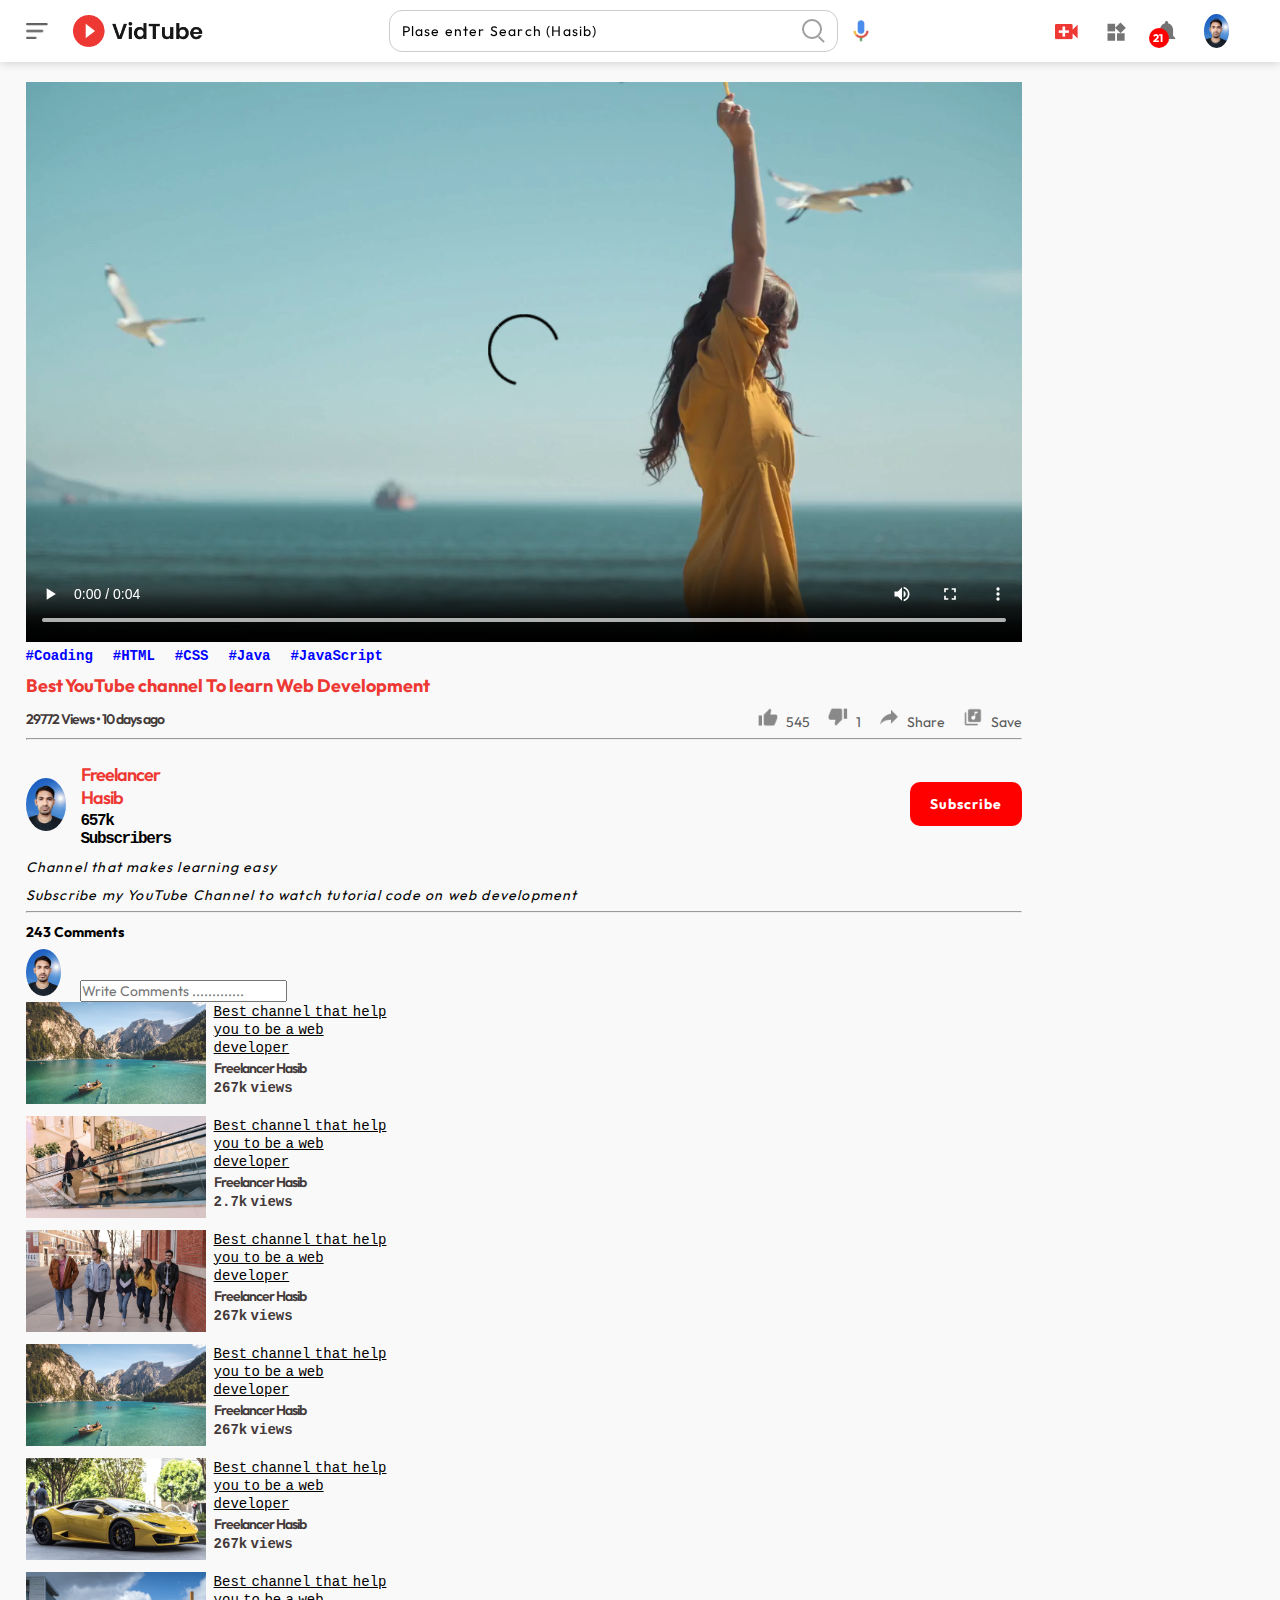
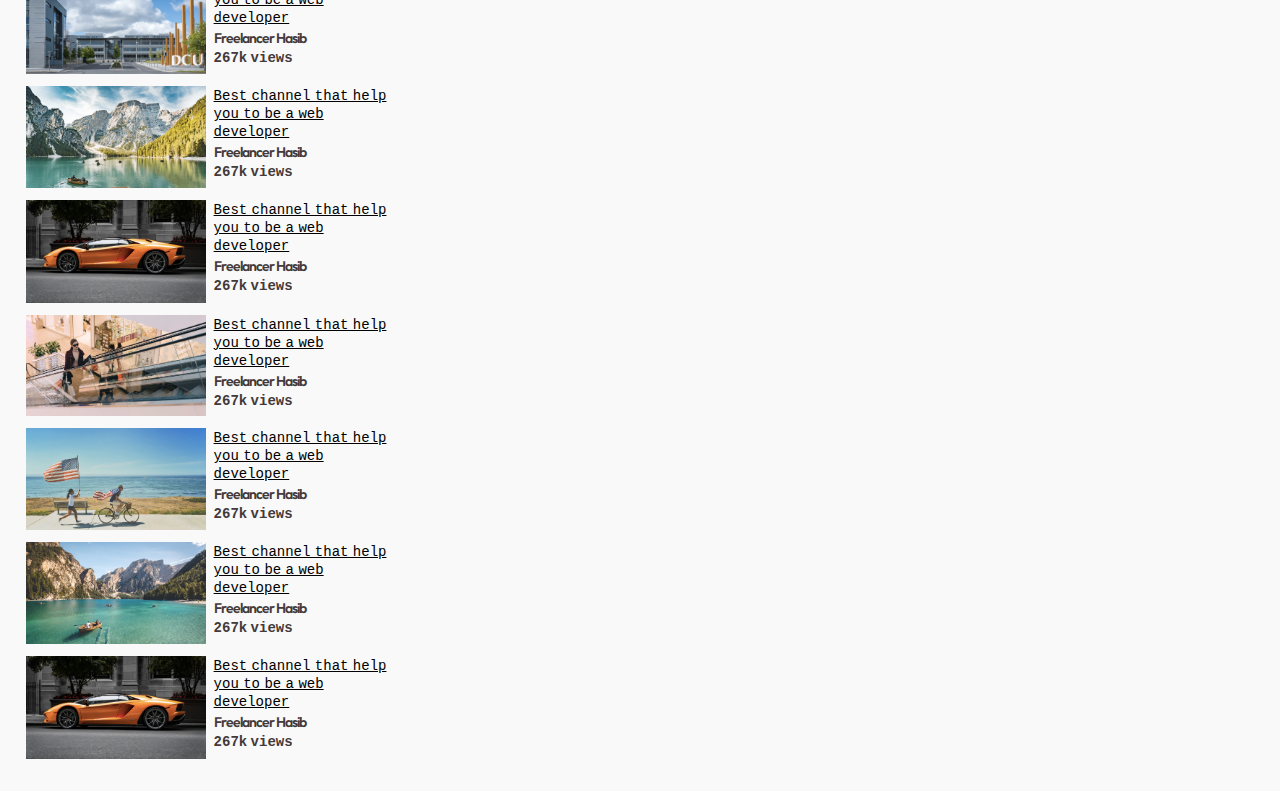
==== playVideo.html @ 6e915853 "this is my last project" ====
<!DOCTYPE html>
<html lang="en">
<head>
    <meta charset="UTF-8">
    <meta name="viewport" content="width=device-width, initial-scale=1.0">
    <title>Freelancerhasib vedios</title>
    <link rel="stylesheet" href="style.css">
</head>
<body>
    <nav class="flex-div">
        <div class="nav-left flex-div">
            <img src="PICTURES/menu.png" class="menu-icon">
            <img  src="PICTURES/logo.png" class="logo">
        </div>
        <div class="nav-middle flex-div">
         <div class="search-box flex-div">
           <input type="text" placeholder="Plase enter Search (Hasib)">
           <img src="PICTURES/search.png">
         </div>
         <img src="PICTURES/voice-search.png" class="mic-icon">
        </div>
        <div class="nav-right flex-div" style="position: relative;">
            <img class="im" src="PICTURES/upload.png">
            <img class="im" src="PICTURES/more.png">
            <img class="im" class="noti" src="PICTURES/notification.png">
            <p class="noti"><span>21</span></p>
            <img class="img" src="PICTURES/IMG_20240714_150642-removebg-preview.png">
        </div>
    </nav>
    


    <div class="container play-container">
        <div class="row">
            <div class="play-video">
                <video autoplay controls>
                    <source src="PICTURES/video.mp4" type="video/mp4">
                </video>
                <div class="tags">
                    <a href="">#Coading</a><a href="">#HTML</a><a href="">#CSS</a><a href="">#Java</a><a href="">#JavaScript</a>
                </div>
                <h3>Best YouTube channel To learn Web Development</h3>
                <div class="play-video-info">
                    <p class="p">29772 Views &bull; 10 days ago</p>
                    <div>
                        <a href=""><img src="PICTURES/like.png" alt="">545</a>
                        <a href=""><img src="PICTURES/dislike.png" alt="">1</a>
                        <a href=""><img src="PICTURES/share.png" alt="">Share</a>
                        <a href=""><img src="PICTURES/save.png" alt="">Save</a>
                    </div>
                    
                </div>
                <hr>

                <div class="plublisher">
                   <img class="Img" src="PICTURES/IMG_20240714_150642-removebg-preview.png" alt=""> 
                   <div>
                    <p class="p">Freelancer Hasib</p>
                    <article>657k Subscribers</article>
                    
                </div>
                <div>
                    <button type="button">Subscribe</button>
                </div>
                

                </div>
                <div class="vid-description">
                    <p>Channel that makes learning easy</p>
                    <p>Subscribe my YouTube Channel to watch tutorial code on web development</p>

                    <hr>
                    <h4 style="margin-bottom: 8px;">243 Comments</h4>
                    <div class="add-comment">
                        <img class="Img" src="PICTURES/IMG_20240714_150642-removebg-preview.png" alt="">
                        <input type="text" placeholder="Write Comments .............">
                    </div>
                </div>
                
              
            </div>



            <div class="right-sidebar">

                <div class="side-video-list">
                    <a href="" class="small-thumbnail"><img src="PICTURES/thumbnail1.png"></a>
                    <div class="vid-info">
                        <a href="">Best channel that help you to be a web developer</a>
                        <p class="p">Freelancer Hasib</p>
                        <p class="p1">267k views</p>
                    </div>
                </div>
                <div class="side-video-list">
                    <a href="" class="small-thumbnail"><img src="PICTURES/thumbnail3.png"></a>
                    <div class="vid-info">
                        <a href="">Best channel that help you to be a web developer</a>
                        <p class="p">Freelancer Hasib</p>
                        <p class="p1">2.7k views</p>
                    </div>
                </div>
                <div class="side-video-list">
                    <a href="" class="small-thumbnail"><img src="PICTURES/thumbnail5.png"></a>
                    <div class="vid-info">
                        <a href="">Best channel that help you to be a web developer</a>
                        <p class="p">Freelancer Hasib</p>
                        <p class="p1">267k views</p>
                    </div>
                </div>
                <div class="side-video-list">
                    <a href="" class="small-thumbnail"><img src="PICTURES/thumbnail1.png"></a>
                    <div class="vid-info">
                        <a href="">Best channel that help you to be a web developer</a>
                        <p class="p">Freelancer Hasib</p>
                        <p class="p1">267k views</p>
                    </div>
                </div>
                <div class="side-video-list">
                    <a href="" class="small-thumbnail"><img src="PICTURES/thumbnail8.png"></a>
                    <div class="vid-info">
                        <a href="">Best channel that help you to be a web developer</a>
                        <p class="p">Freelancer Hasib</p>
                        <p class="p1">267k views</p>
                    </div>
                </div>
                <div class="side-video-list">
                    <a href="" class="small-thumbnail"><img src="PICTURES/thumbnail7.png"></a>
                    <div class="vid-info">
                        <a href="">Best channel that help you to be a web developer</a>
                        <p class="p">Freelancer Hasib</p>
                        <p class="p1">267k views</p>
                    </div>
                </div>
                <div class="side-video-list">
                    <a href="" class="small-thumbnail"><img src="PICTURES/thumbnail4.png"></a>
                    <div class="vid-info">
                        <a href="">Best channel that help you to be a web developer</a>
                        <p class="p">Freelancer Hasib</p>
                        <p class="p1">267k views</p>
                    </div>
                </div>
                <div class="side-video-list">
                    <a href="" class="small-thumbnail"><img src="PICTURES/thumbnail6.png"></a>
                    <div class="vid-info">
                        <a href="">Best channel that help you to be a web developer</a>
                        <p class="p">Freelancer Hasib</p>
                        <p class="p1">267k views</p>
                    </div>
                </div>
                <div class="side-video-list">
                    <a href="" class="small-thumbnail"><img src="PICTURES/thumbnail3.png"></a>
                    <div class="vid-info">
                        <a href="">Best channel that help you to be a web developer</a>
                        <p class="p">Freelancer Hasib</p>
                        <p class="p1">267k views</p>
                    </div>
                </div>
                <div class="side-video-list">
                    <a href="" class="small-thumbnail"><img src="PICTURES/thumbnail2.png"></a>
                    <div class="vid-info">
                        <a href="">Best channel that help you to be a web developer</a>
                        <p class="p">Freelancer Hasib</p>
                        <p class="p1">267k views</p>
                    </div>
                </div>
                <div class="side-video-list">
                    <a href="" class="small-thumbnail"><img src="PICTURES/thumbnail1.png"></a>
                    <div class="vid-info">
                        <a href="">Best channel that help you to be a web developer</a>
                        <p class="p">Freelancer Hasib</p>
                        <p class="p1">267k views</p>
                    </div>
                </div>
                <div class="side-video-list">
                    <a href="" class="small-thumbnail"><img src="PICTURES/thumbnail6.png"></a>
                    <div class="vid-info">
                        <a href="">Best channel that help you to be a web developer</a>
                        <p class="p">Freelancer Hasib</p>
                        <p class="p1">267k views</p>
                    </div>
                </div>








                 </div>
      
           






        </div>
    </div>
    
</body>
</html>
---- style.css ----
@import url('https://fonts.googleapis.com/css2?family=Outfit:wght@100..900&display=swap');


*{
    padding: 0;
    margin: 0;
    box-sizing: border-box;
    font-family: "Outfit", sans-serif;
    
    font-size: 14px;
    

}
a{
    text-decoration: none;
    color: #5a5a5a;
}
img{
    cursor: pointer;
}
.flex-div{
    display: flex;
    align-items: center;
}

nav{
    padding: 10px 2%;
    justify-content: space-between;
    box-shadow: 0 0 10px rgba(0, 0, 0, 0.2);
    background: #fff;
    position: sticky;
    top: 0;
    z-index: 10;
}
.nav-right img{
    width: 25px;
    margin-right:25px ;
}

.img{
   
    border-radius: 50%;
}

.nav-left .menu-icon{
    width: 22px;
    margin-right: 25px;
}

.nav-left .logo{
    width: 130px;
}

.nav-middle .mic-icon{
    width: 16px;
}

.nav-middle .search-box{
    border: 1px solid #ccc;
    margin-right: 15px;
    padding: 8px 12px;
    border-radius: 13px;

}
.nav-middle .search-box input{
    width: 400px;
    outline: none;
    border: none;
    background: transparent;
    color: #ED3833;
    
}

.nav-middle .search-box input::placeholder{
    color: black;
    letter-spacing: 1.2px;
}

.sidebar{
    background: #fff;
    width: 15%;
    height: 100vh;
    position: fixed;
    top: 0;
    padding-left: 2%;
    padding-top: 80px;
}

.shortcut-links a img{
    width: 20px;
    margin-right: 20px;
}
.shortcut-links a{
    display: flex;
    align-items: center;
    margin-bottom: 20px;
    width: fit-content;
    flex-wrap: wrap;
}
.shortcut-links a p{
    font-weight: 600;
}
.shortcut-links a:first-child{
    color: #ED3833;
    font-weight: 600 !important;
}
.shortcut-links a:last-child{
    color: #ED3833;
    font-weight: 600 !important;
    
}

.sidebar hr{
    border: 0;
    height: 2px;
    background-color: #ED3833;
    width: 85%;
}
.subscribe-list h3{
    font-size: 17px;
    margin: 20px 0px;
    color: #ED3833;
    font-weight: 700;
    font-style: italic;
    letter-spacing: 5px;
    font-family: monospace;
}

.subscribe-list a{
    display: flex;
    align-items: center;
    margin-bottom: 20px;
    width: fit-content;
    flex-wrap: wrap;
    margin-top: -10px;
}
.subscribe-list a img{
    width: 35px;
    border-radius: 50%;
    margin-right: 20px;
}

.subscribe-list a p{
    font-weight: 600;
    color: #ED3833;

}
.small-sidebar{
    width: 5%;

}
.small-sidebar a p{
    display: none;
}
.small-sidebar h3{
    display: none;
}

.hrr{
    display: none;
}



.container{
    background: #f9f9f9;
    
    padding-left: 17%;
    padding-right: 2%;
    padding-top: 20px;
    padding-bottom: 20px;
    /* margin-left: 20px; */
}

.large-container{
    padding-left: 7%;
}

.la
.banner img{
    width: 100%;
    border-radius: 8px;
}

.list-container{
    display: grid;
    grid-template-columns: repeat(auto-fit, minmax(250px, 1fr));
    grid-column-gap: 16px;
    grid-row-gap: 30px;
    margin-top: 15px;
}
.vid-list .thumnail1{
    width: 100%;
    border-radius: 15px;
}
.vid-list .flex-div{
    align-items: flex-start;
    margin-top: 7px;

}

.Img{
    width: 35px;
    border-radius: 50%;
    margin-right: 16px;
}
img.thumnail1{
    width: 100%;
    border-radius: 5px;
}

img.thumbnail1 {
    width: 100%;
    border-radius: 5px;
}

.vid-info a{
  font-weight: normal;
  color: black;
  text-decoration: underline;
  margin-top: 15px;
  font-family: monospace;
  word-spacing: -4px;
}
.vid-info p:first-child{
    font-weight: bolder;
    color: red;
}
.p{
    font-weight: 600;
    color: rgb(68, 58, 58);
    letter-spacing: -1px;
    margin-top: 3px;
    margin-bottom: 3px;
}
.p1{
    font-weight: 900;
    color: rgb(68, 58, 58);
    font-family: monospace;
    word-spacing: -5px;
}
span {
    /* margin-left: 10px; */
    position: absolute;
    left: 97px;
    font-size: 11px;
    text-align: center;
    transform: translate(14%, 0%);
    color: white;
    font-weight: bold;
}
/* 
jodi kokhono git ba github kaj na kore tahole 
youtube jodi kokhono kaj na kore 
stack overfollow er moto boro boro website jodi kaj na kore tahole

*/



/* 
Mobile Responsive web page or laptop and desktop

*/


@media (max-width: 600px){
    .menu-icon{
        display: none;
    }
    .sidebar{
        display: none;
    }
    .container, .large-container{
        padding-left: 5%;
        padding-right: 5%;
    }
    
    /* .nav-right .user-icon{
        display: block;
        width: 30px;
    } */
    .nav-middle .search-box input{
        width: 100px;
    }
    .nav-middle .mic-icon{
        display: none;
    }
    .logo{
        width: 90px;
        padding-left: 9px;
    }
    .vid-list a img{
        width: 100%;
        text-align: center;
        margin: 0 auto;
        margin-left: -2px;
        border: 1px solid rgb(105, 98, 98);
    }
    .banner img{
        width: 100%;
        margin-left: -2px;
    }
    .img{
        display: block;
        width: 40px !important;
        height: 40px !important;
        border-radius: 50% !important;
    }
    .im{
        display: none;
    }
    .play-video video{
        width: 400px !important;
        border-radius: 10px;
        border: 1px solid #835d5c;
    }
}

.noti::before{
    content: "";
    position: absolute;
    top: 10px;
    left: 10px;
    background-color: red;
    width: 0px;
    height: 0px;
    padding: 10px;
    border-radius: 50%;
    left: 10px;
    margin-left: 85px;
    margin-top: 4px;
}

.play-container{
    padding-left: 2%;
}
.row{
    display: flex;
    justify-content: space-between;
    flex-wrap: wrap;
}
.play-video{
    flex-basis: 69%;
}
.play-video video{
    width: 100%;
    margin: 0 auto;
    text-align: center;
}
.right-sidebar{
flex-basis: 30%;
}

.side-video-list img{
    width: 100%;
}
.side-video-list{
    display: flex;
    justify-content: space-between;
    margin-bottom: 8px;
}
.side-video-list .small-thumbnail{
    flex-basis: 49%;
}
.side-video-list .vid-info{
    flex-basis: 49%;
}
.play-video .tags a{
    color: blue;
    font-weight: bold;
    font-family: monospace;
    margin-right: 20px;
}

.play-video .tags a:hover{
    text-decoration: underline;
}

.play-video h3{
    margin-top: 10px;
    font-weight: bolder;
    color: #ED3833;
    font-size: 18px;
}

.play-video .play-video-info{
    display: flex;
    justify-content: space-between;
    align-items: center;
    flex-wrap: wrap;
    margin-top: 10px;
    font-size: 14px;
    color: #ED3833;
}

.play-video .play-video-info a img{
    width: 20px;
    margin-right: 8px;
}

.play-video .play-video-info a{
    display: inline-block;
    align-items: center;
    justify-content: center;
    margin-left: 15px;
}
.play-video hr{
    margin-top: 7px;
    height: 2px;
    background-color: black;
    margin-bottom: 10px;

}
.plublisher{
    display: flex;
    align-items: center;

    margin-top: 20px;
}
.plublisher div{
    flex-basis: 1;
}

.plublisher img{
    width: 40px;
    border-radius: 50%;
    margin-right: 15px;
}
.plublisher div p{
    color: #ED3833;
    font-weight: 600;
    font-size: 18px;
}
.plublisher article{
    color: black;
    font-weight: 600;
    font-size: 16px;
    font-family: monospace;
    letter-spacing: -1.4px;
}
.plublisher button{
    margin-right: 0px;
}

button {
    margin-left: 739px;
    border: none;
    outline: none;
    /* padding: 10px 20px; */
    /* width: 100px; */
    background: red;
    padding: 13px 20px;
    color: white;
    font-weight: bold;
    letter-spacing: 1px;
    border-radius: 10px;
}

.vid-description p{
    margin-top: 10px;
    font-weight: normal;
    font-style: italic;

    letter-spacing: 1.2px;

}
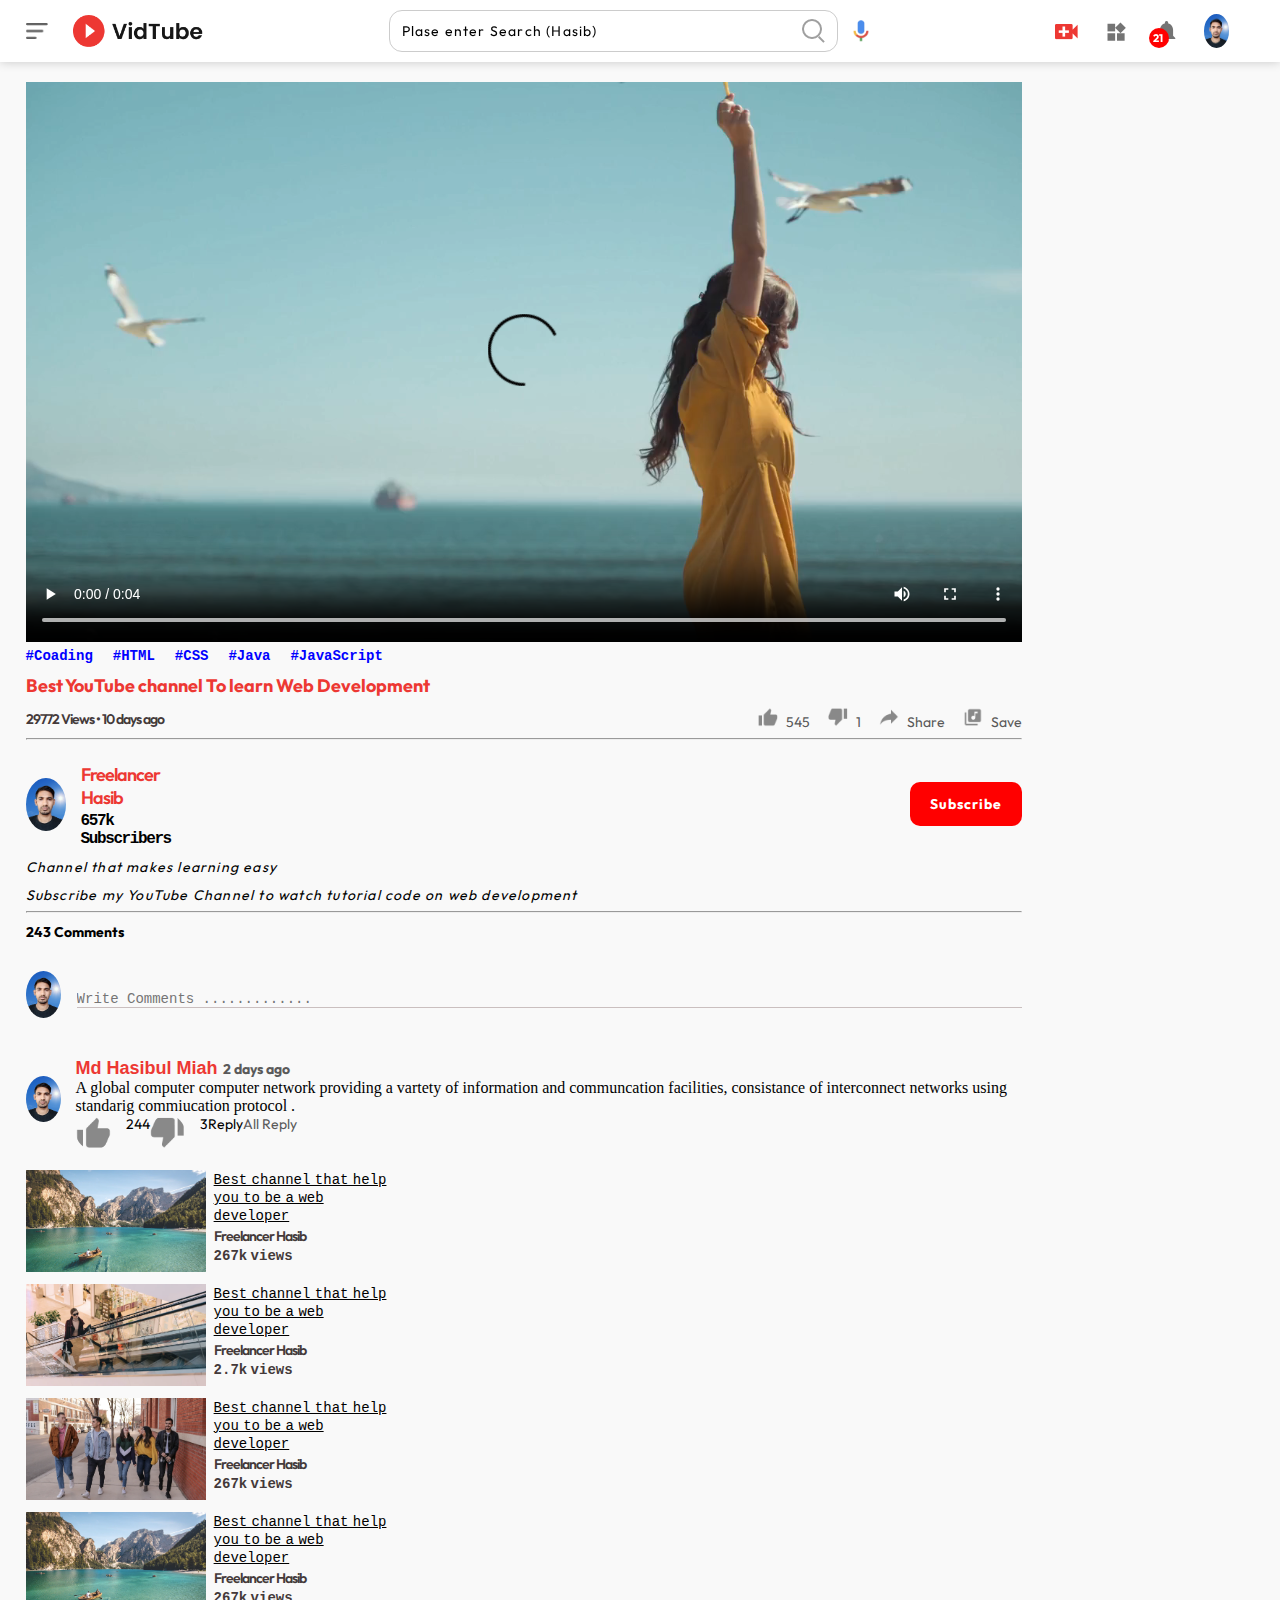
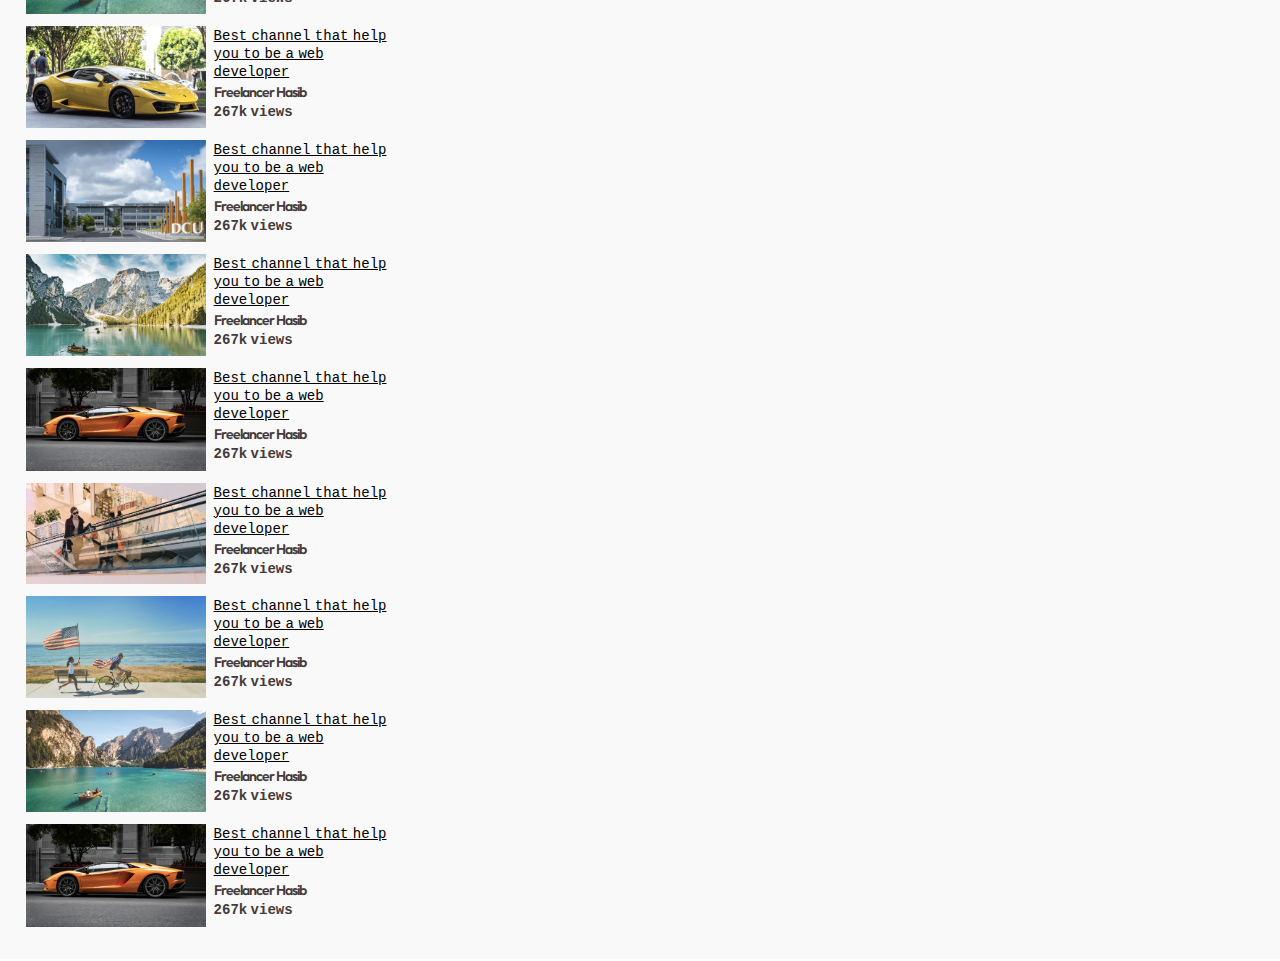
==== commit d0391df7: "there is last massage" ====
--- a/playVideo.html
+++ b/playVideo.html
@@ -75,6 +75,22 @@
                         <img class="Img" src="PICTURES/IMG_20240714_150642-removebg-preview.png" alt="">
                         <input type="text" placeholder="Write Comments .............">
                     </div>
+                    <div class="old-comment">
+                        <img class="Img" src="PICTURES/IMG_20240714_150642-removebg-preview.png" alt="">
+
+                        <div>
+                            <h3>Md Hasibul Miah <a>2 days ago</a></h3>
+                            <article class="ar">A global computer computer network providing a vartety of information and communcation facilities, consistance of interconnect networks using standarig commiucation protocol .</article>
+                            <div class="acomment-action">
+                                <img src="PICTURES/like.png" alt="">
+                                <article>244</article>
+                                <img src="PICTURES/dislike.png" alt="">
+                                <article>3</article>
+                                <article>Reply</article>
+                                <a href="">All Reply</a>
+                            </div>
+                        </div>
+                    </div>
                 </div>
                 
               
--- a/style.css
+++ b/style.css
@@ -465,4 +465,47 @@
 
     letter-spacing: 1.2px;
 
+}
+
+.add-comment{
+    display: flex;
+    align-items: center;
+    margin: 30px 0;
+}
+
+.add-comment input{
+    border: 0;
+    outline: 0;
+    border-bottom: 1px solid #cabfbf;
+    width: 100%;
+    padding-top: 10px;
+    background: transparent;
+    font-family: monospace;
+}
+
+.old-comment{
+    display: flex;
+    align-items: center;
+    margin: 20px 0;
+ 
+}
+
+.old-comment img{
+    width: 35px;
+    border-radius: 50%;
+    margin-right: 15px;
+}
+.ar{
+    font-family: math;
+    font-size: 16px;
+}
+
+.old-comment h3{
+    font-family: 'Segoe UI', Tahoma, Geneva, Verdana, sans-serif;
+    margin-top: 10px;
+}
+.acomment-action{
+    display: flex;
+    
+    
 }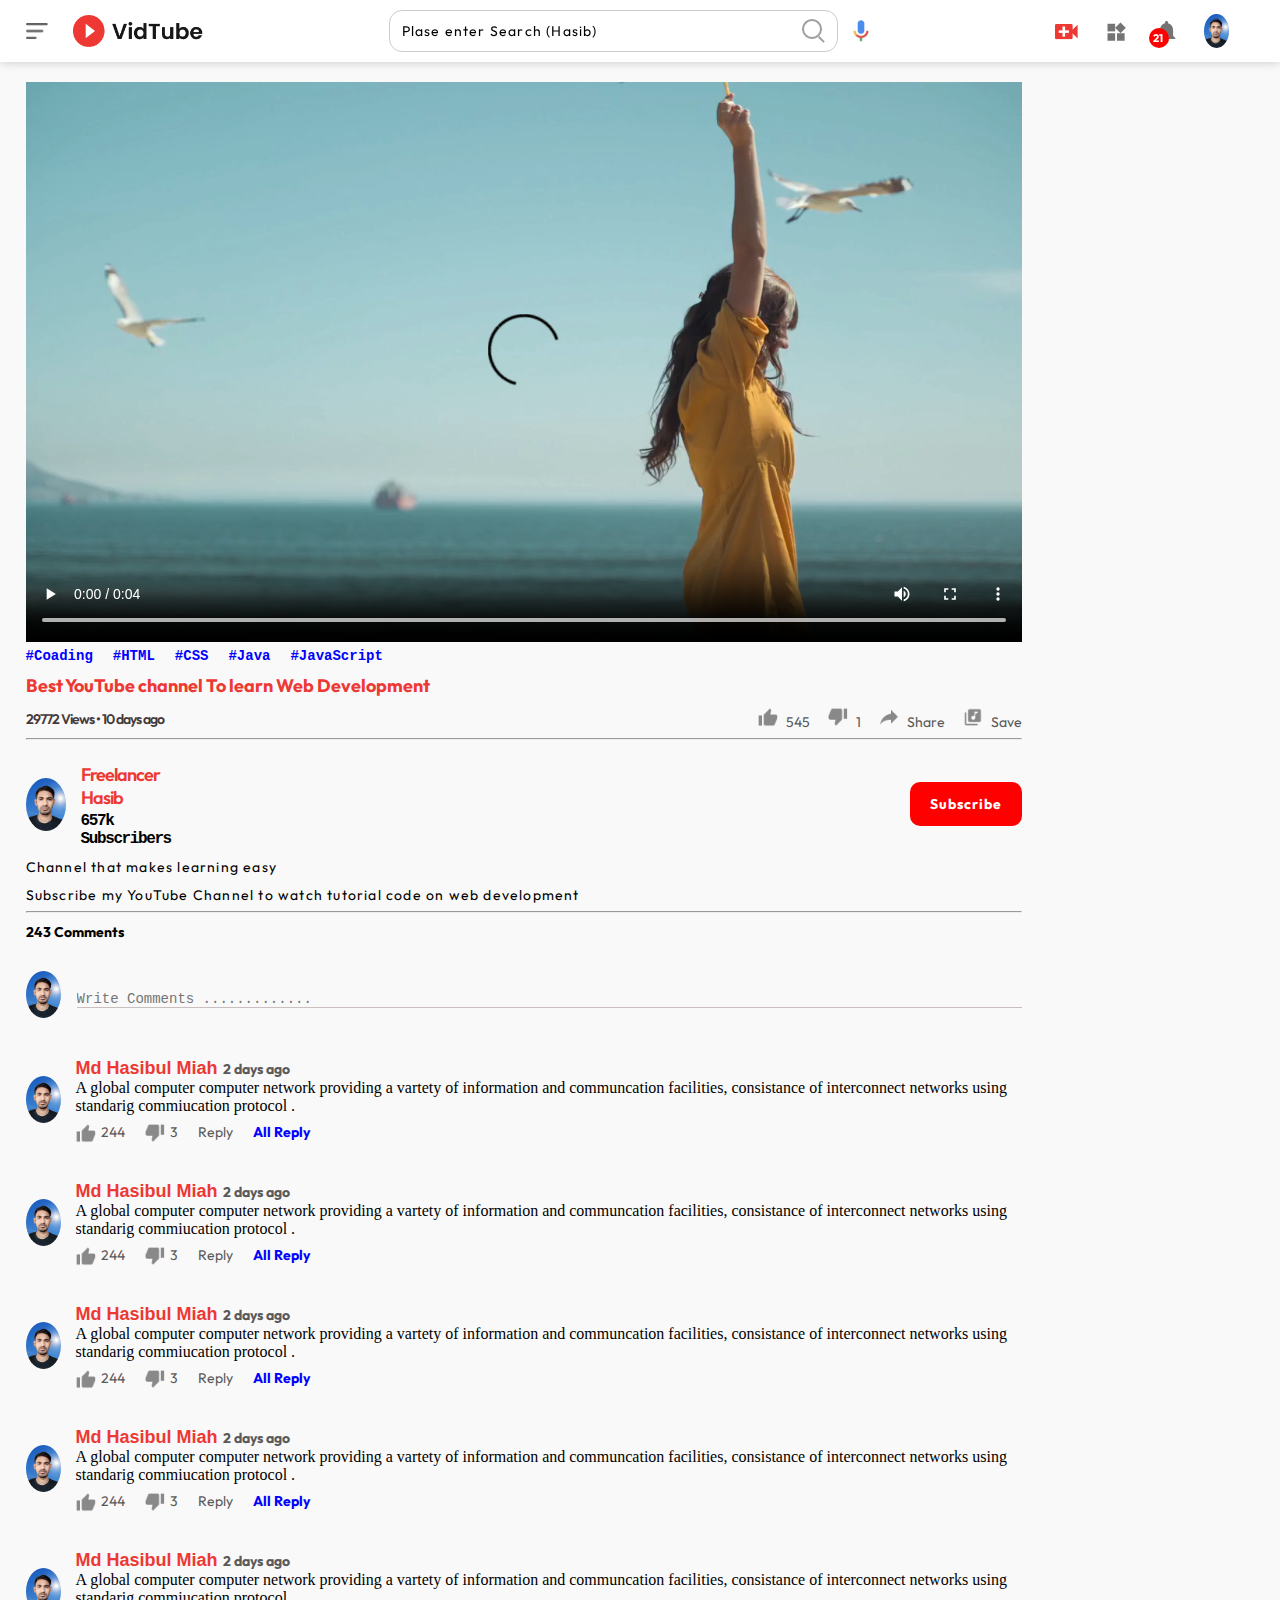
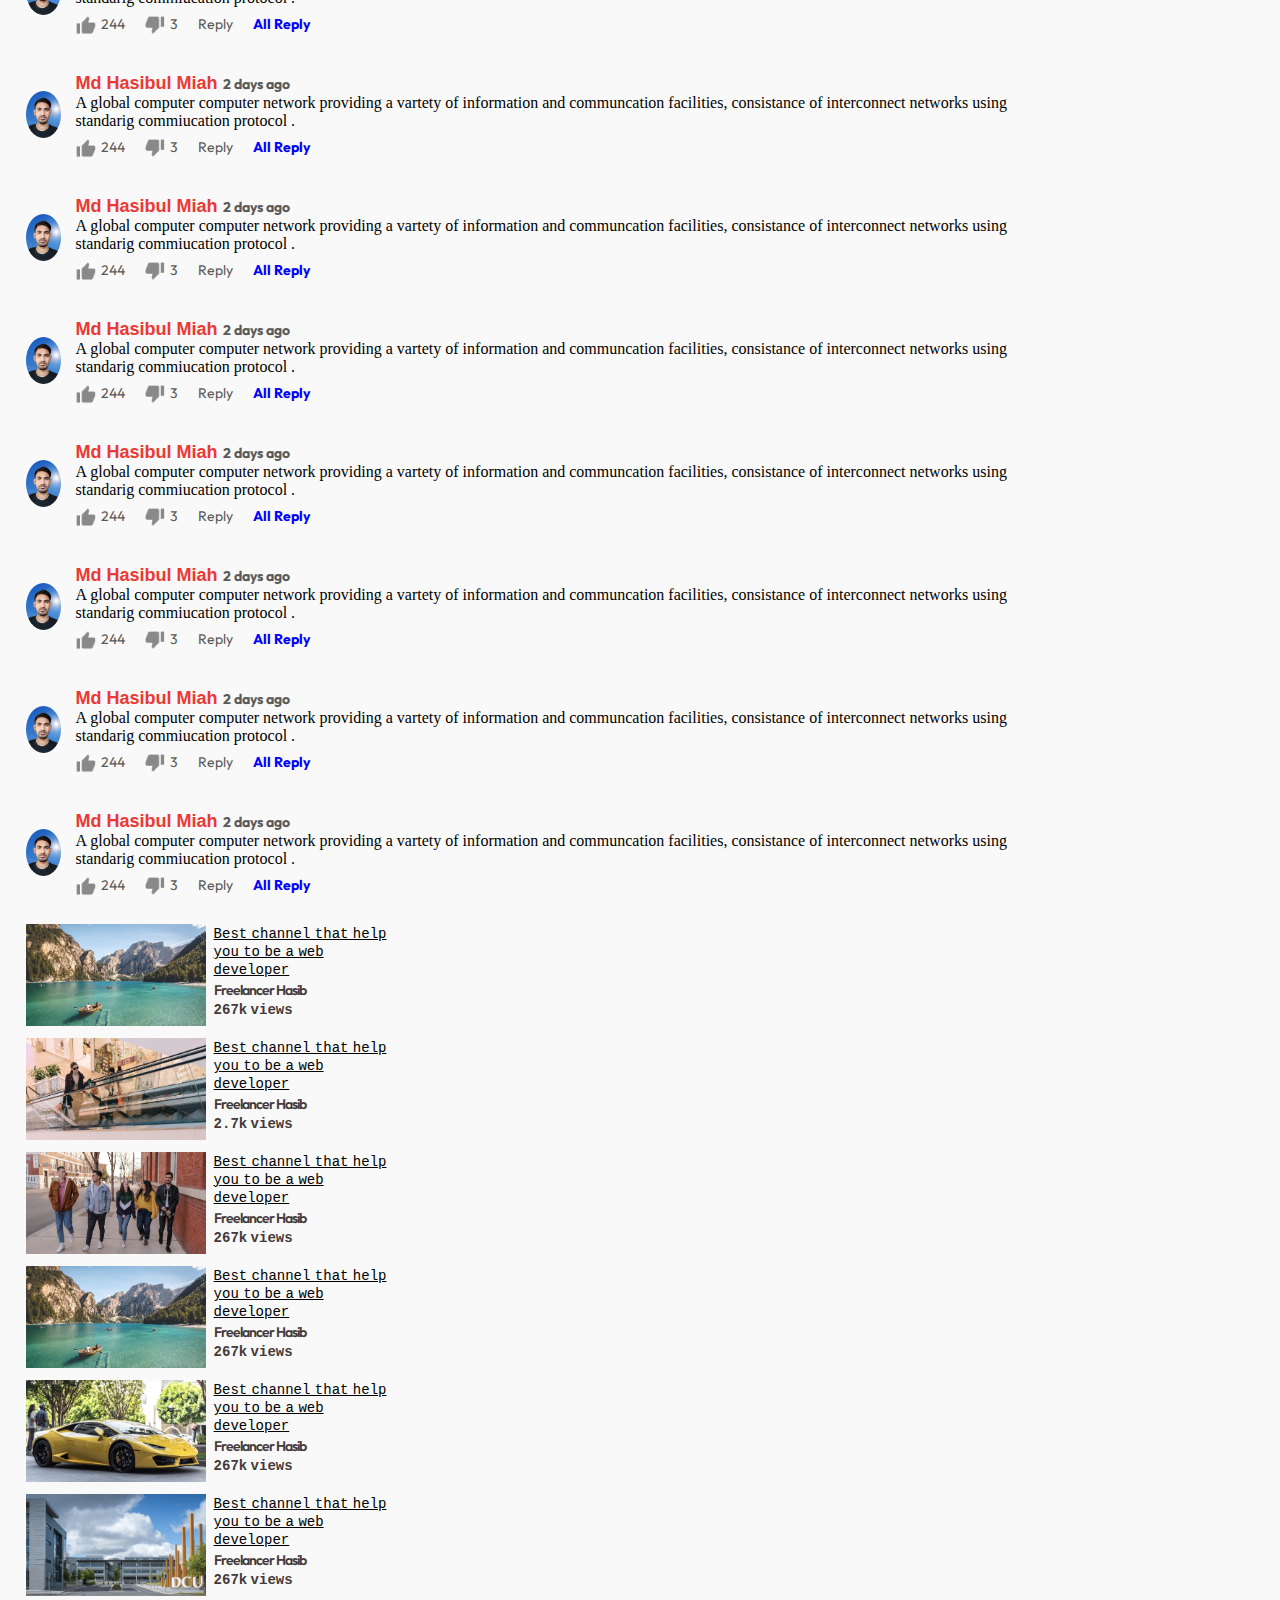
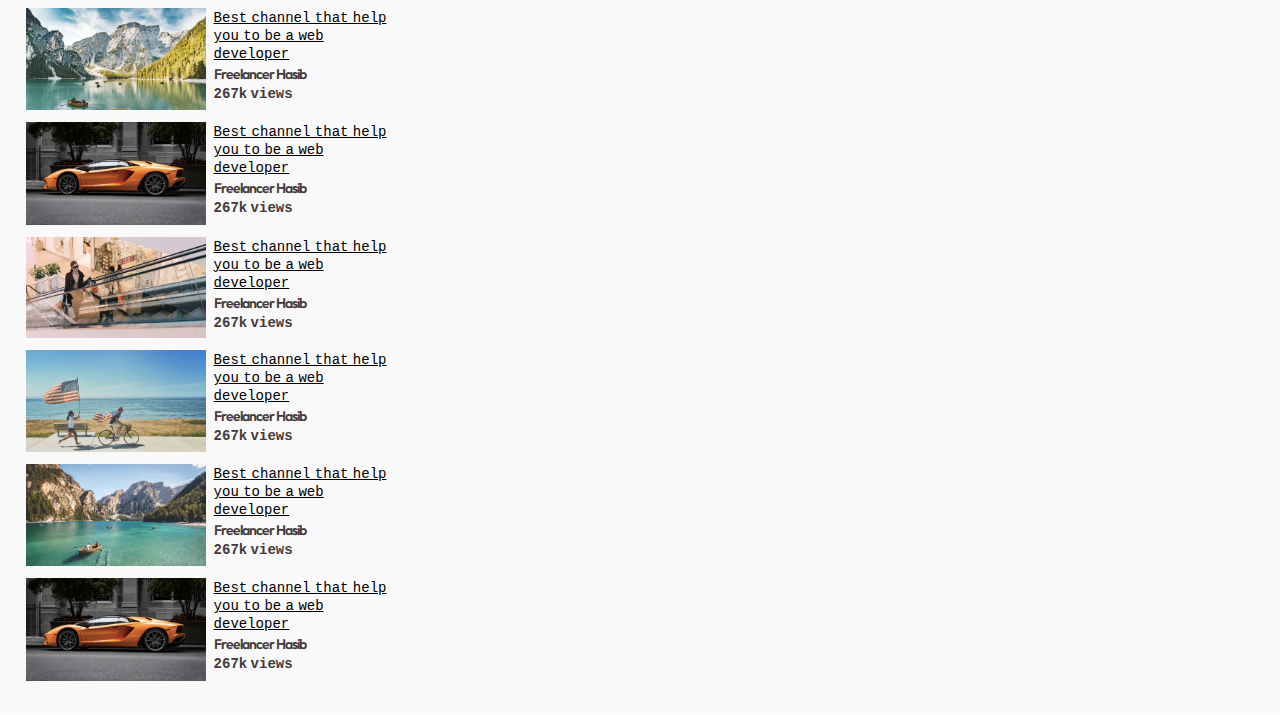
==== commit 07aed5cc: "there is a last massage" ====
--- a/playVideo.html
+++ b/playVideo.html
@@ -55,7 +55,7 @@
                 <div class="plublisher">
                    <img class="Img" src="PICTURES/IMG_20240714_150642-removebg-preview.png" alt=""> 
                    <div>
-                    <p class="p">Freelancer Hasib</p>
+                    <p class="p" >Freelancer Hasib</p>
                     <article>657k Subscribers</article>
                     
                 </div>
@@ -66,7 +66,7 @@
 
                 </div>
                 <div class="vid-description">
-                    <p>Channel that makes learning easy</p>
+                    <p class="pp">Channel that makes learning easy</p>
                     <p>Subscribe my YouTube Channel to watch tutorial code on web development</p>
 
                     <hr>
@@ -87,10 +87,188 @@
                                 <img src="PICTURES/dislike.png" alt="">
                                 <article>3</article>
                                 <article>Reply</article>
-                                <a href="">All Reply</a>
-                            </div>
-                        </div>
-                    </div>
+                                <article style="color: blue;font-weight: bolder;">All Reply</article>
+                            </div>
+                        </div>
+                    </div>
+                    <div class="old-comment">
+                        <img class="Img" src="PICTURES/IMG_20240714_150642-removebg-preview.png" alt="">
+
+                        <div>
+                            <h3>Md Hasibul Miah <a>2 days ago</a></h3>
+                            <article class="ar">A global computer computer network providing a vartety of information and communcation facilities, consistance of interconnect networks using standarig commiucation protocol .</article>
+                            <div class="acomment-action">
+                                <img src="PICTURES/like.png" alt="">
+                                <article>244</article>
+                                <img src="PICTURES/dislike.png" alt="">
+                                <article>3</article>
+                                <article>Reply</article>
+                                <article style="color: blue;font-weight: bolder;">All Reply</article>
+                            </div>
+                        </div>
+                    </div>
+                    <div class="old-comment">
+                        <img class="Img" src="PICTURES/IMG_20240714_150642-removebg-preview.png" alt="">
+
+                        <div>
+                            <h3>Md Hasibul Miah <a>2 days ago</a></h3>
+                            <article class="ar">A global computer computer network providing a vartety of information and communcation facilities, consistance of interconnect networks using standarig commiucation protocol .</article>
+                            <div class="acomment-action">
+                                <img src="PICTURES/like.png" alt="">
+                                <article>244</article>
+                                <img src="PICTURES/dislike.png" alt="">
+                                <article>3</article>
+                                <article>Reply</article>
+                                <article style="color: blue;font-weight: bolder;">All Reply</article>
+                            </div>
+                        </div>
+                    </div>
+                    <div class="old-comment">
+                        <img class="Img" src="PICTURES/IMG_20240714_150642-removebg-preview.png" alt="">
+
+                        <div>
+                            <h3>Md Hasibul Miah <a>2 days ago</a></h3>
+                            <article class="ar">A global computer computer network providing a vartety of information and communcation facilities, consistance of interconnect networks using standarig commiucation protocol .</article>
+                            <div class="acomment-action">
+                                <img src="PICTURES/like.png" alt="">
+                                <article>244</article>
+                                <img src="PICTURES/dislike.png" alt="">
+                                <article>3</article>
+                                <article>Reply</article>
+                                <article style="color: blue;font-weight: bolder;">All Reply</article>
+                            </div>
+                        </div>
+                    </div>
+                    <div class="old-comment">
+                        <img class="Img" src="PICTURES/IMG_20240714_150642-removebg-preview.png" alt="">
+
+                        <div>
+                            <h3>Md Hasibul Miah <a>2 days ago</a></h3>
+                            <article class="ar">A global computer computer network providing a vartety of information and communcation facilities, consistance of interconnect networks using standarig commiucation protocol .</article>
+                            <div class="acomment-action">
+                                <img src="PICTURES/like.png" alt="">
+                                <article>244</article>
+                                <img src="PICTURES/dislike.png" alt="">
+                                <article>3</article>
+                                <article>Reply</article>
+                                <article style="color: blue;font-weight: bolder;">All Reply</article>
+                            </div>
+                        </div>
+                    </div>
+                    <div class="old-comment">
+                        <img class="Img" src="PICTURES/IMG_20240714_150642-removebg-preview.png" alt="">
+
+                        <div>
+                            <h3>Md Hasibul Miah <a>2 days ago</a></h3>
+                            <article class="ar">A global computer computer network providing a vartety of information and communcation facilities, consistance of interconnect networks using standarig commiucation protocol .</article>
+                            <div class="acomment-action">
+                                <img src="PICTURES/like.png" alt="">
+                                <article>244</article>
+                                <img src="PICTURES/dislike.png" alt="">
+                                <article>3</article>
+                                <article>Reply</article>
+                                <article style="color: blue;font-weight: bolder;">All Reply</article>
+                            </div>
+                        </div>
+                    </div>
+                    <div class="old-comment">
+                        <img class="Img" src="PICTURES/IMG_20240714_150642-removebg-preview.png" alt="">
+
+                        <div>
+                            <h3>Md Hasibul Miah <a>2 days ago</a></h3>
+                            <article class="ar">A global computer computer network providing a vartety of information and communcation facilities, consistance of interconnect networks using standarig commiucation protocol .</article>
+                            <div class="acomment-action">
+                                <img src="PICTURES/like.png" alt="">
+                                <article>244</article>
+                                <img src="PICTURES/dislike.png" alt="">
+                                <article>3</article>
+                                <article>Reply</article>
+                                <article style="color: blue;font-weight: bolder;">All Reply</article>
+                            </div>
+                        </div>
+                    </div>
+                    <div class="old-comment">
+                        <img class="Img" src="PICTURES/IMG_20240714_150642-removebg-preview.png" alt="">
+
+                        <div>
+                            <h3>Md Hasibul Miah <a>2 days ago</a></h3>
+                            <article class="ar">A global computer computer network providing a vartety of information and communcation facilities, consistance of interconnect networks using standarig commiucation protocol .</article>
+                            <div class="acomment-action">
+                                <img src="PICTURES/like.png" alt="">
+                                <article>244</article>
+                                <img src="PICTURES/dislike.png" alt="">
+                                <article>3</article>
+                                <article>Reply</article>
+                                <article style="color: blue;font-weight: bolder;">All Reply</article>
+                            </div>
+                        </div>
+                    </div>
+                    <div class="old-comment">
+                        <img class="Img" src="PICTURES/IMG_20240714_150642-removebg-preview.png" alt="">
+
+                        <div>
+                            <h3>Md Hasibul Miah <a>2 days ago</a></h3>
+                            <article class="ar">A global computer computer network providing a vartety of information and communcation facilities, consistance of interconnect networks using standarig commiucation protocol .</article>
+                            <div class="acomment-action">
+                                <img src="PICTURES/like.png" alt="">
+                                <article>244</article>
+                                <img src="PICTURES/dislike.png" alt="">
+                                <article>3</article>
+                                <article>Reply</article>
+                                <article style="color: blue;font-weight: bolder;">All Reply</article>
+                            </div>
+                        </div>
+                    </div>
+                    <div class="old-comment">
+                        <img class="Img" src="PICTURES/IMG_20240714_150642-removebg-preview.png" alt="">
+
+                        <div>
+                            <h3>Md Hasibul Miah <a>2 days ago</a></h3>
+                            <article class="ar">A global computer computer network providing a vartety of information and communcation facilities, consistance of interconnect networks using standarig commiucation protocol .</article>
+                            <div class="acomment-action">
+                                <img src="PICTURES/like.png" alt="">
+                                <article>244</article>
+                                <img src="PICTURES/dislike.png" alt="">
+                                <article>3</article>
+                                <article>Reply</article>
+                                <article style="color: blue;font-weight: bolder;">All Reply</article>
+                            </div>
+                        </div>
+                    </div>
+                    <div class="old-comment">
+                        <img class="Img" src="PICTURES/IMG_20240714_150642-removebg-preview.png" alt="">
+
+                        <div>
+                            <h3>Md Hasibul Miah <a>2 days ago</a></h3>
+                            <article class="ar">A global computer computer network providing a vartety of information and communcation facilities, consistance of interconnect networks using standarig commiucation protocol .</article>
+                            <div class="acomment-action">
+                                <img src="PICTURES/like.png" alt="">
+                                <article>244</article>
+                                <img src="PICTURES/dislike.png" alt="">
+                                <article>3</article>
+                                <article>Reply</article>
+                                <article style="color: blue;font-weight: bolder;">All Reply</article>
+                            </div>
+                        </div>
+                    </div>
+                    <div class="old-comment">
+                        <img class="Img" src="PICTURES/IMG_20240714_150642-removebg-preview.png" alt="">
+
+                        <div>
+                            <h3>Md Hasibul Miah <a>2 days ago</a></h3>
+                            <article class="ar">A global computer computer network providing a vartety of information and communcation facilities, consistance of interconnect networks using standarig commiucation protocol .</article>
+                            <div class="acomment-action">
+                                <img src="PICTURES/like.png" alt="">
+                                <article>244</article>
+                                <img src="PICTURES/dislike.png" alt="">
+                                <article>3</article>
+                                <article>Reply</article>
+                                <article style="color: blue;font-weight: bolder;">All Reply</article>
+                            </div>
+                        </div>
+                    </div>
+
+
                 </div>
                 
               
--- a/style.css
+++ b/style.css
@@ -312,7 +312,7 @@
         display: none;
     }
     .play-video video{
-        width: 400px !important;
+        width: 320px !important;
         border-radius: 10px;
         border: 1px solid #835d5c;
     }
@@ -461,7 +461,7 @@
 .vid-description p{
     margin-top: 10px;
     font-weight: normal;
-    font-style: italic;
+    
 
     letter-spacing: 1.2px;
 
@@ -506,6 +506,80 @@
 }
 .acomment-action{
     display: flex;
-    
-    
+    margin: 8px 0;
+    font-size: 14px;
+    
+    
+}
+.old-comment .acomment-action img{
+    border-radius: 0;
+    width: 20px;
+    margin-right: 5px;
+}
+ .acomment-action article{
+    margin-right: 20px;
+    color: #5a5a5a;
+} 
+.play-container{
+    padding-left: 2%;
+}
+@media (max-width:662px){
+  .play-video{
+    flex-basis: 100%;
+    
+    
+  }
+  .right-sidebar{
+    flex-basis: 100%;
+  }
+  .play-container{
+    padding-left: 5%;
+    
+  }
+  video{
+    width: 200px;
+
+  }
+  .plublisher{
+display: flex;
+width: 400px;
+  }
+  .add-comment img{
+    margin-left: 3px;
+  }
+  .plublisher img{
+    margin-left: 2px;
+  }
+  .plublisher p{
+    width: 300px;
+  }
+  .plublisher button{
+    margin-left: -120%;
+  }
+  .vid-description{
+    letter-spacing: 0;
+    word-spacing: 0;
+    font-style: normal;
+  }
+  .vid-description .pp{
+    font-weight: bold;
+    font-size: 17px;
+  }
+  .old-comment img{
+    margin-left: 10px;
+  }
+  .old-comment h3{
+    margin-bottom:7px;
+    font-family: outfit;
+    margin-left: 1px;
+  }
+  .old-comment .ar{
+    font-family: outfit;
+    width: 100%;
+    
+  }
+  .old-comment .ar{
+    width: 300px;
+  }
+  
 }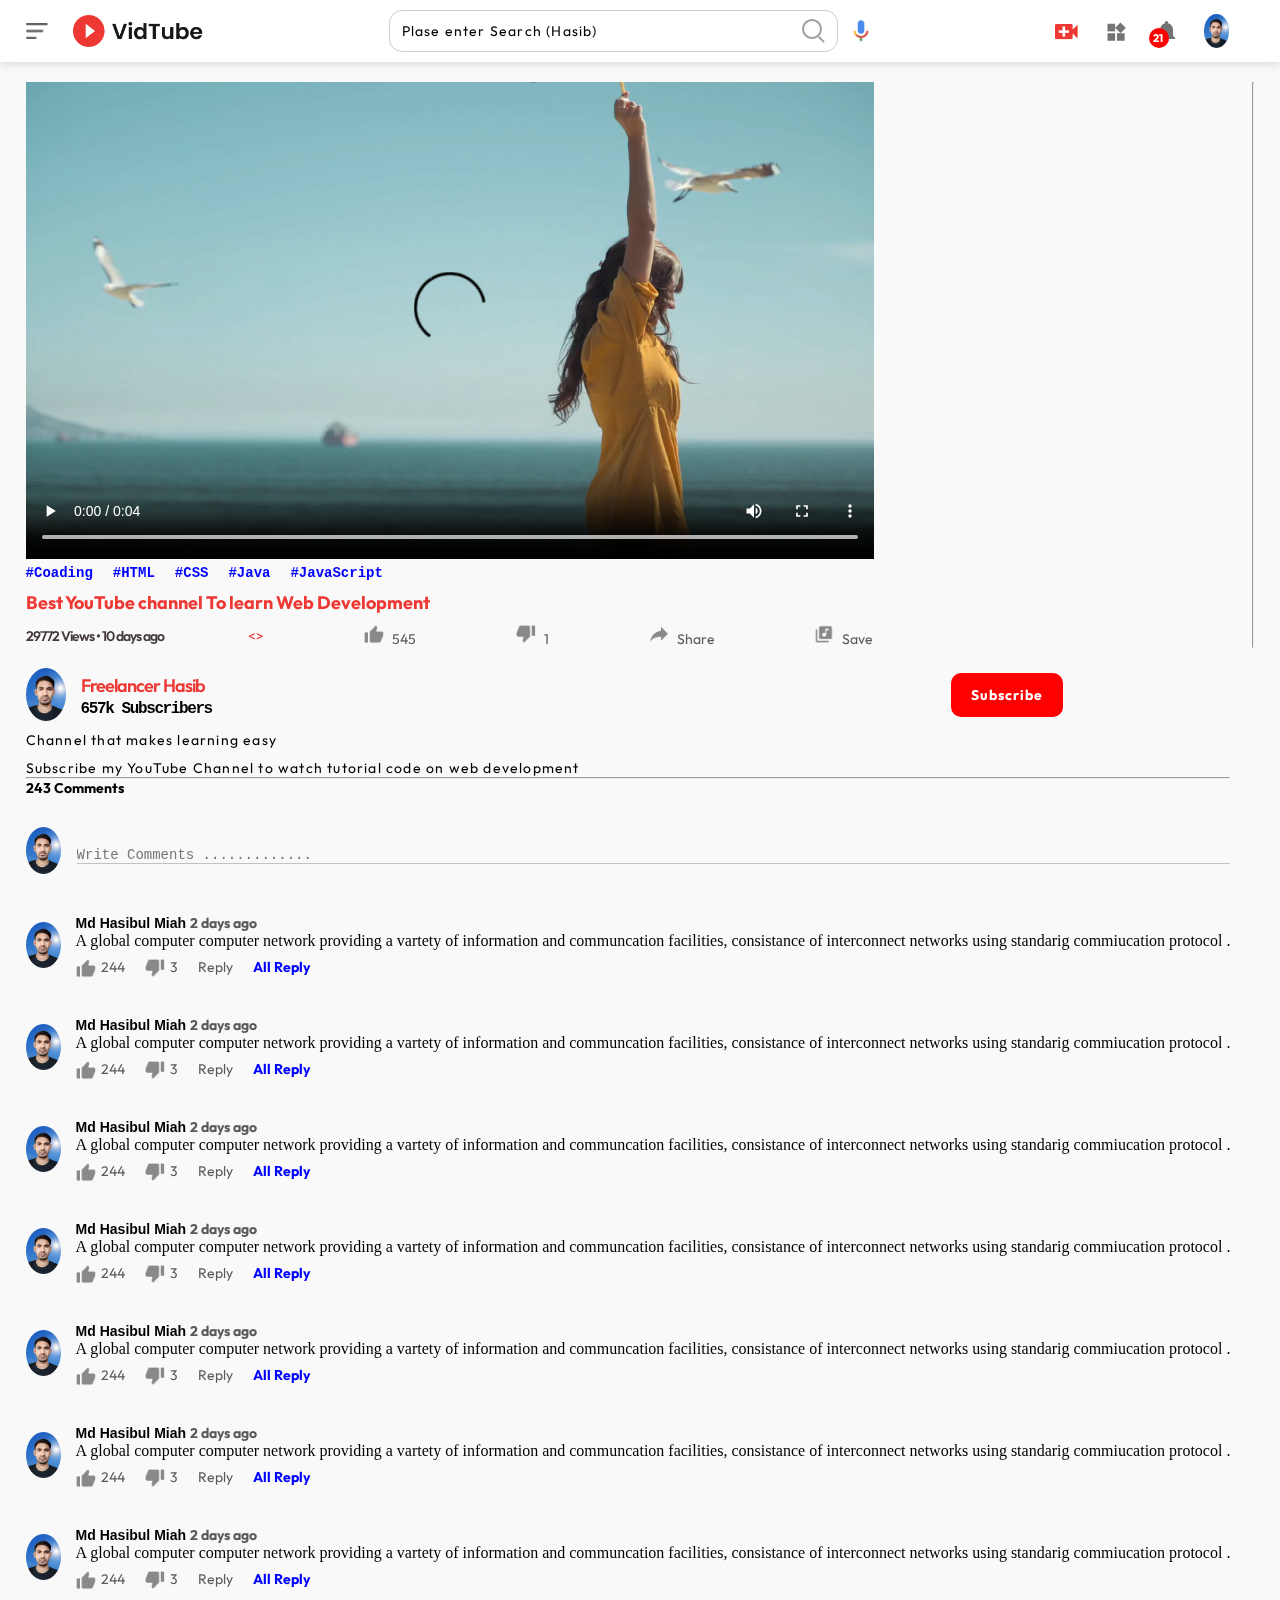
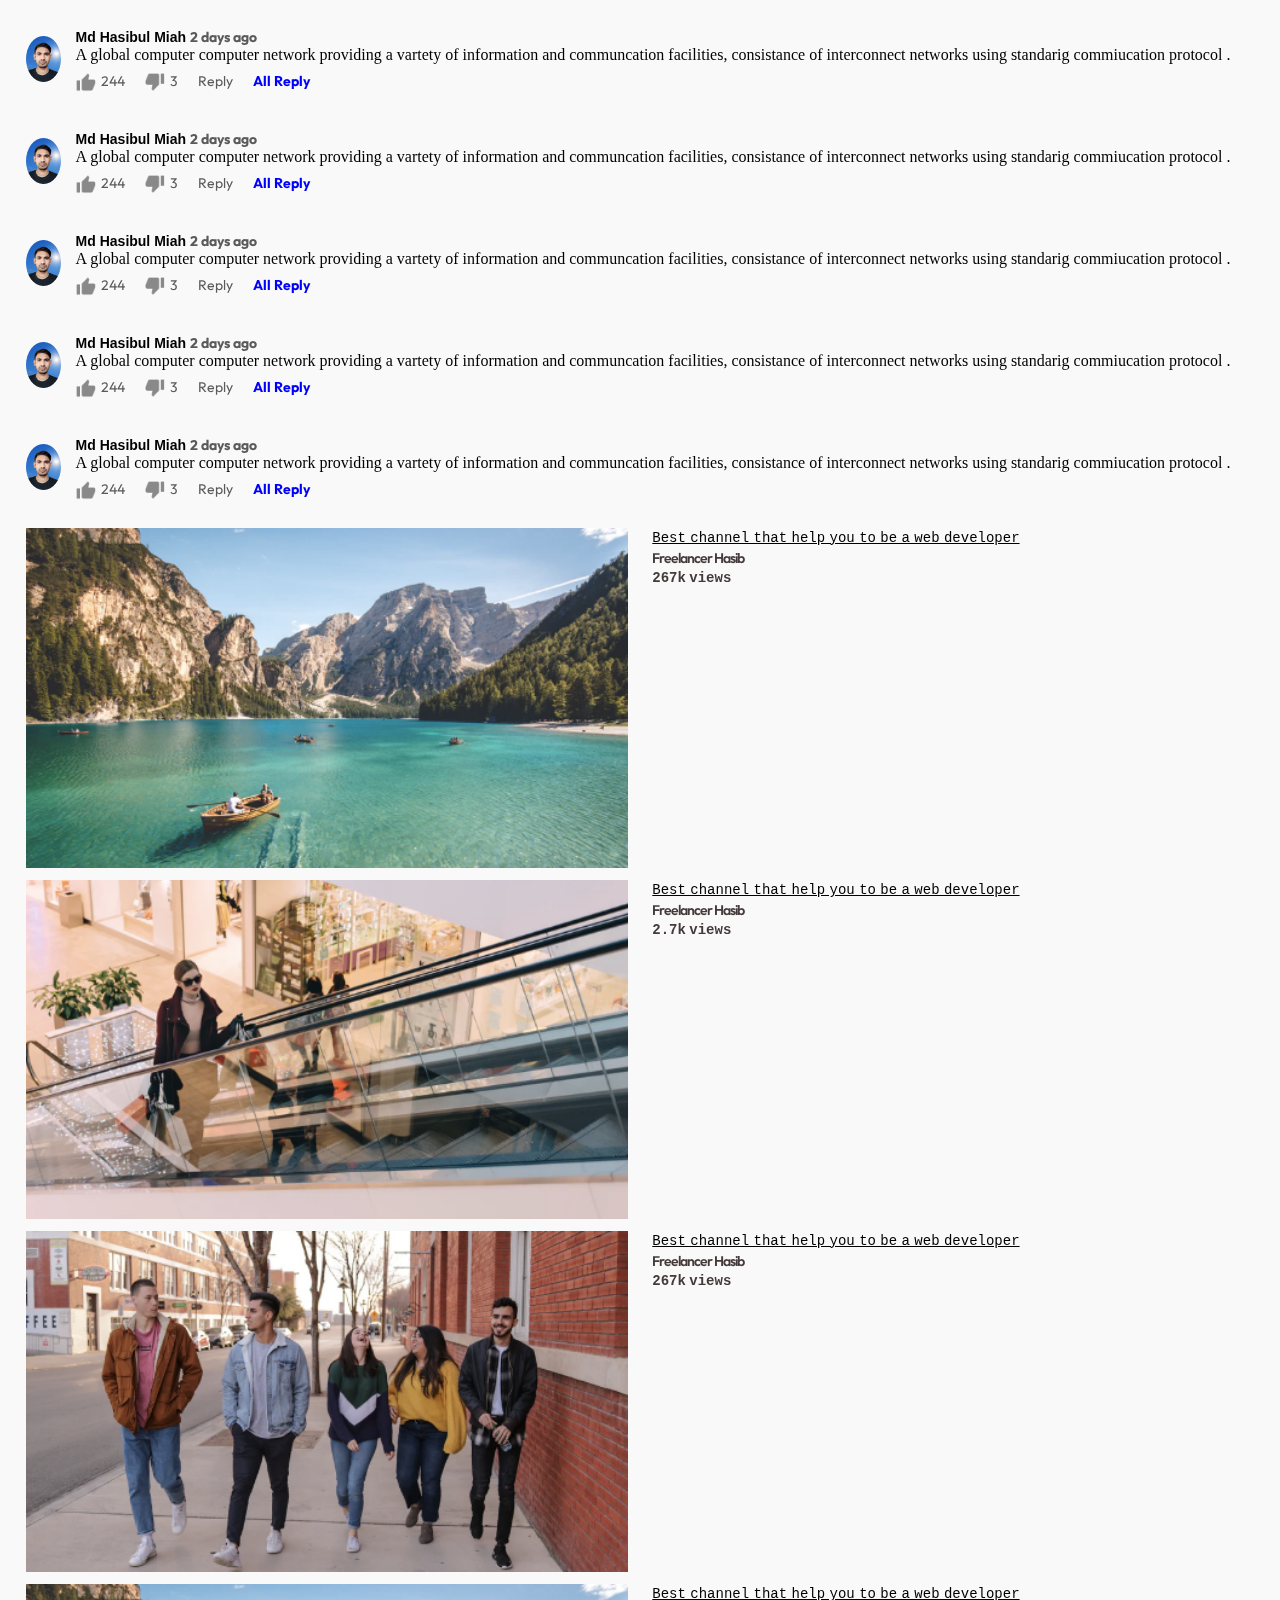
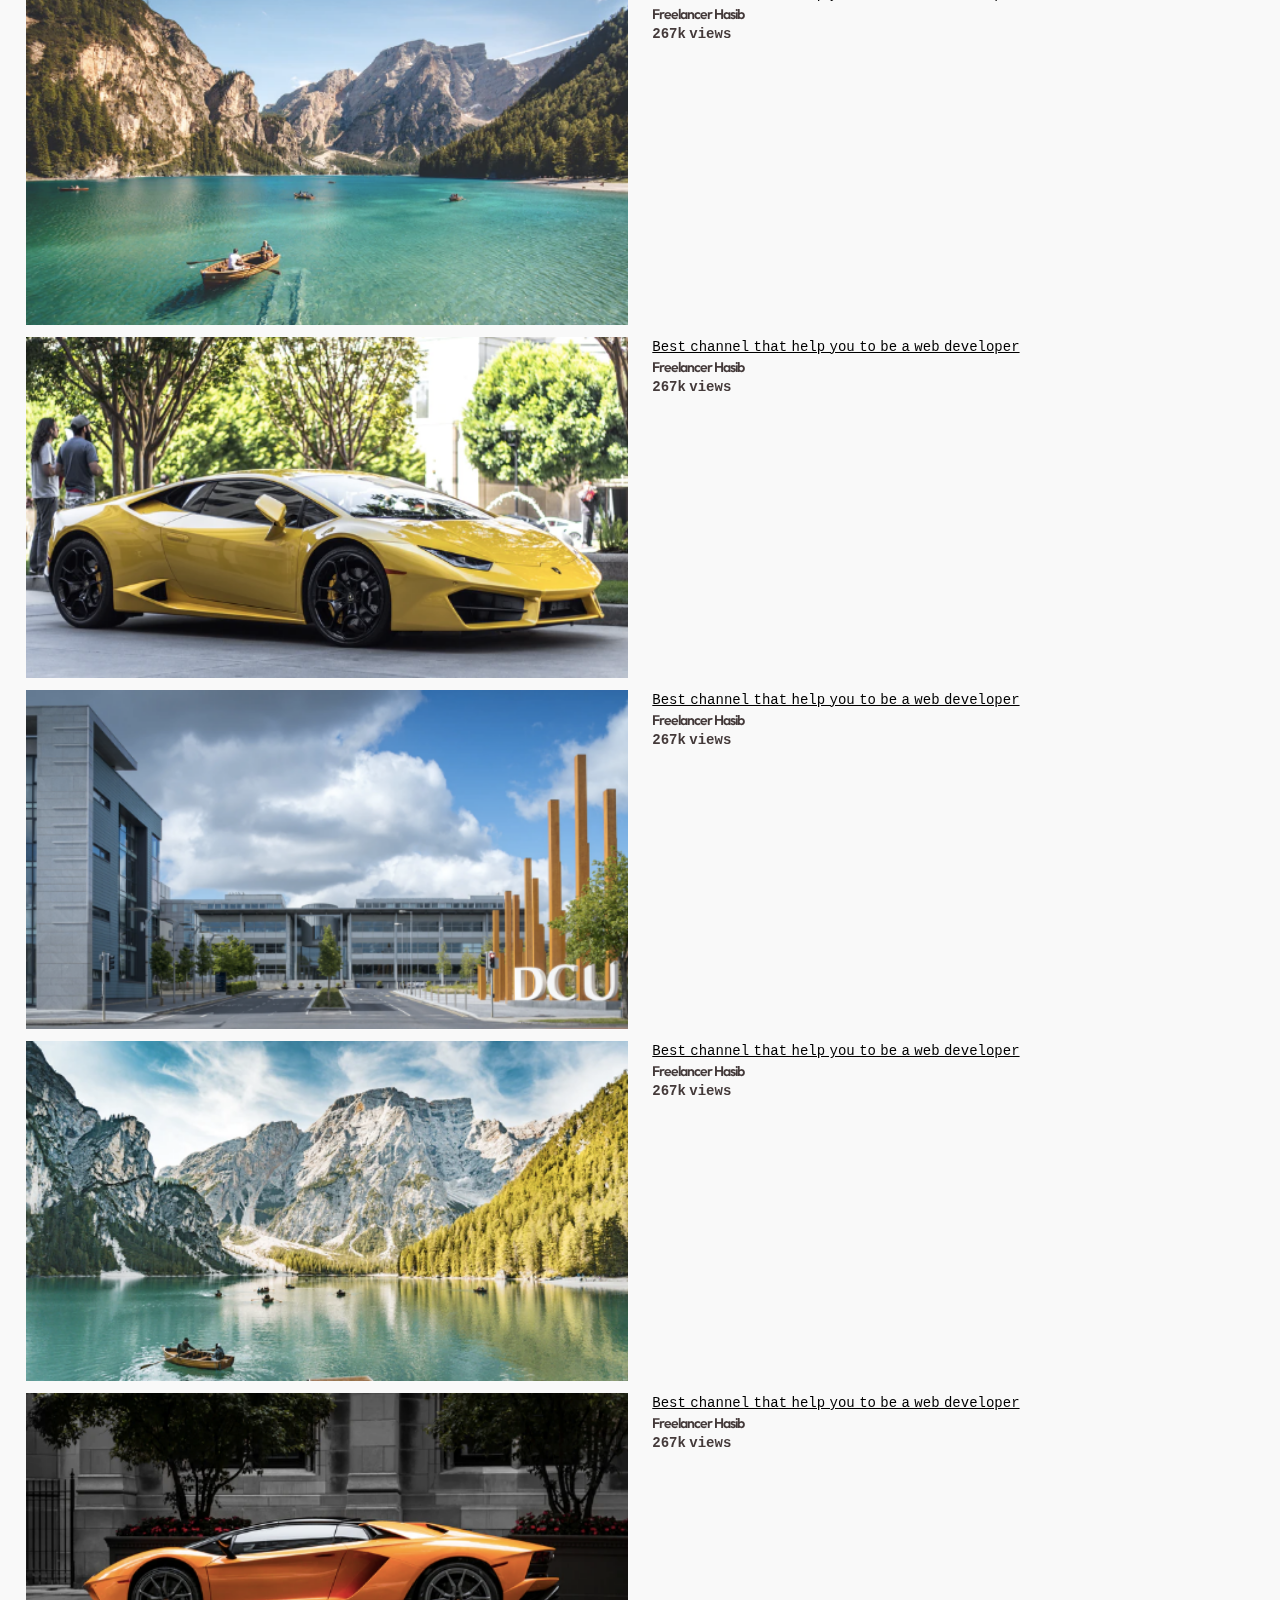
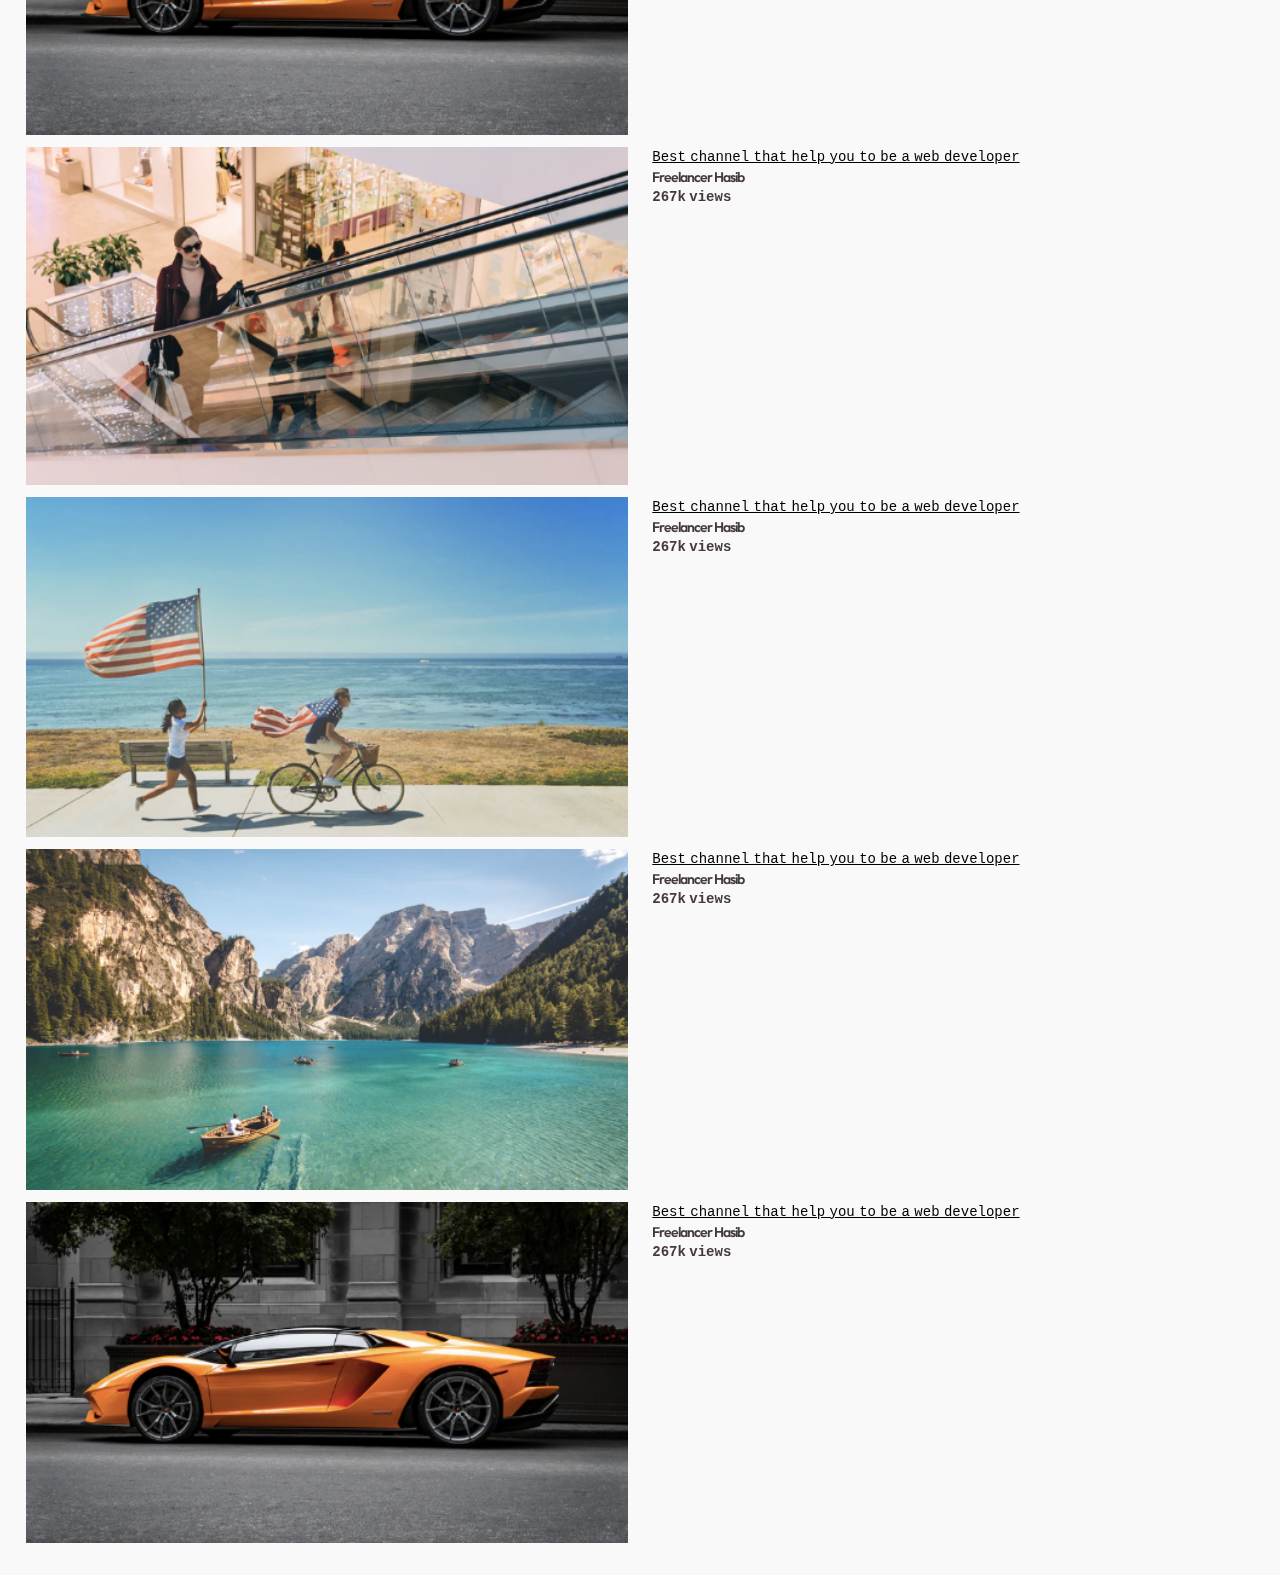
==== commit 2e630a3a: "there is a last massage" ====
--- a/playVideo.html
+++ b/playVideo.html
@@ -42,9 +42,12 @@
                 <h3>Best YouTube channel To learn Web Development</h3>
                 <div class="play-video-info">
                     <p class="p">29772 Views &bull; 10 days ago</p>
-                    <div>
-                        <a href=""><img src="PICTURES/like.png" alt="">545</a>
-                        <a href=""><img src="PICTURES/dislike.png" alt="">1</a>
+                    <>
+                        
+                            
+                        
+                        <a id="count" href=""><img src="PICTURES/like.png" alt="">545</a>
+                        <a href=""><img id="countImg" src="PICTURES/dislike.png" alt="">1</a>
                         <a href=""><img src="PICTURES/share.png" alt="">Share</a>
                         <a href=""><img src="PICTURES/save.png" alt="">Save</a>
                     </div>
@@ -109,6 +112,7 @@
                     </div>
                     <div class="old-comment">
                         <img class="Img" src="PICTURES/IMG_20240714_150642-removebg-preview.png" alt="">
+                        
 
                         <div>
                             <h3>Md Hasibul Miah <a>2 days ago</a></h3>
--- a/style.css
+++ b/style.css
@@ -582,4 +582,10 @@
     width: 300px;
   }
   
+}
+.vid-list a img .thumnail1{
+    height: 200px !important;
+}
+.vid-list .thumnail1{
+    height: 300px !important;
 }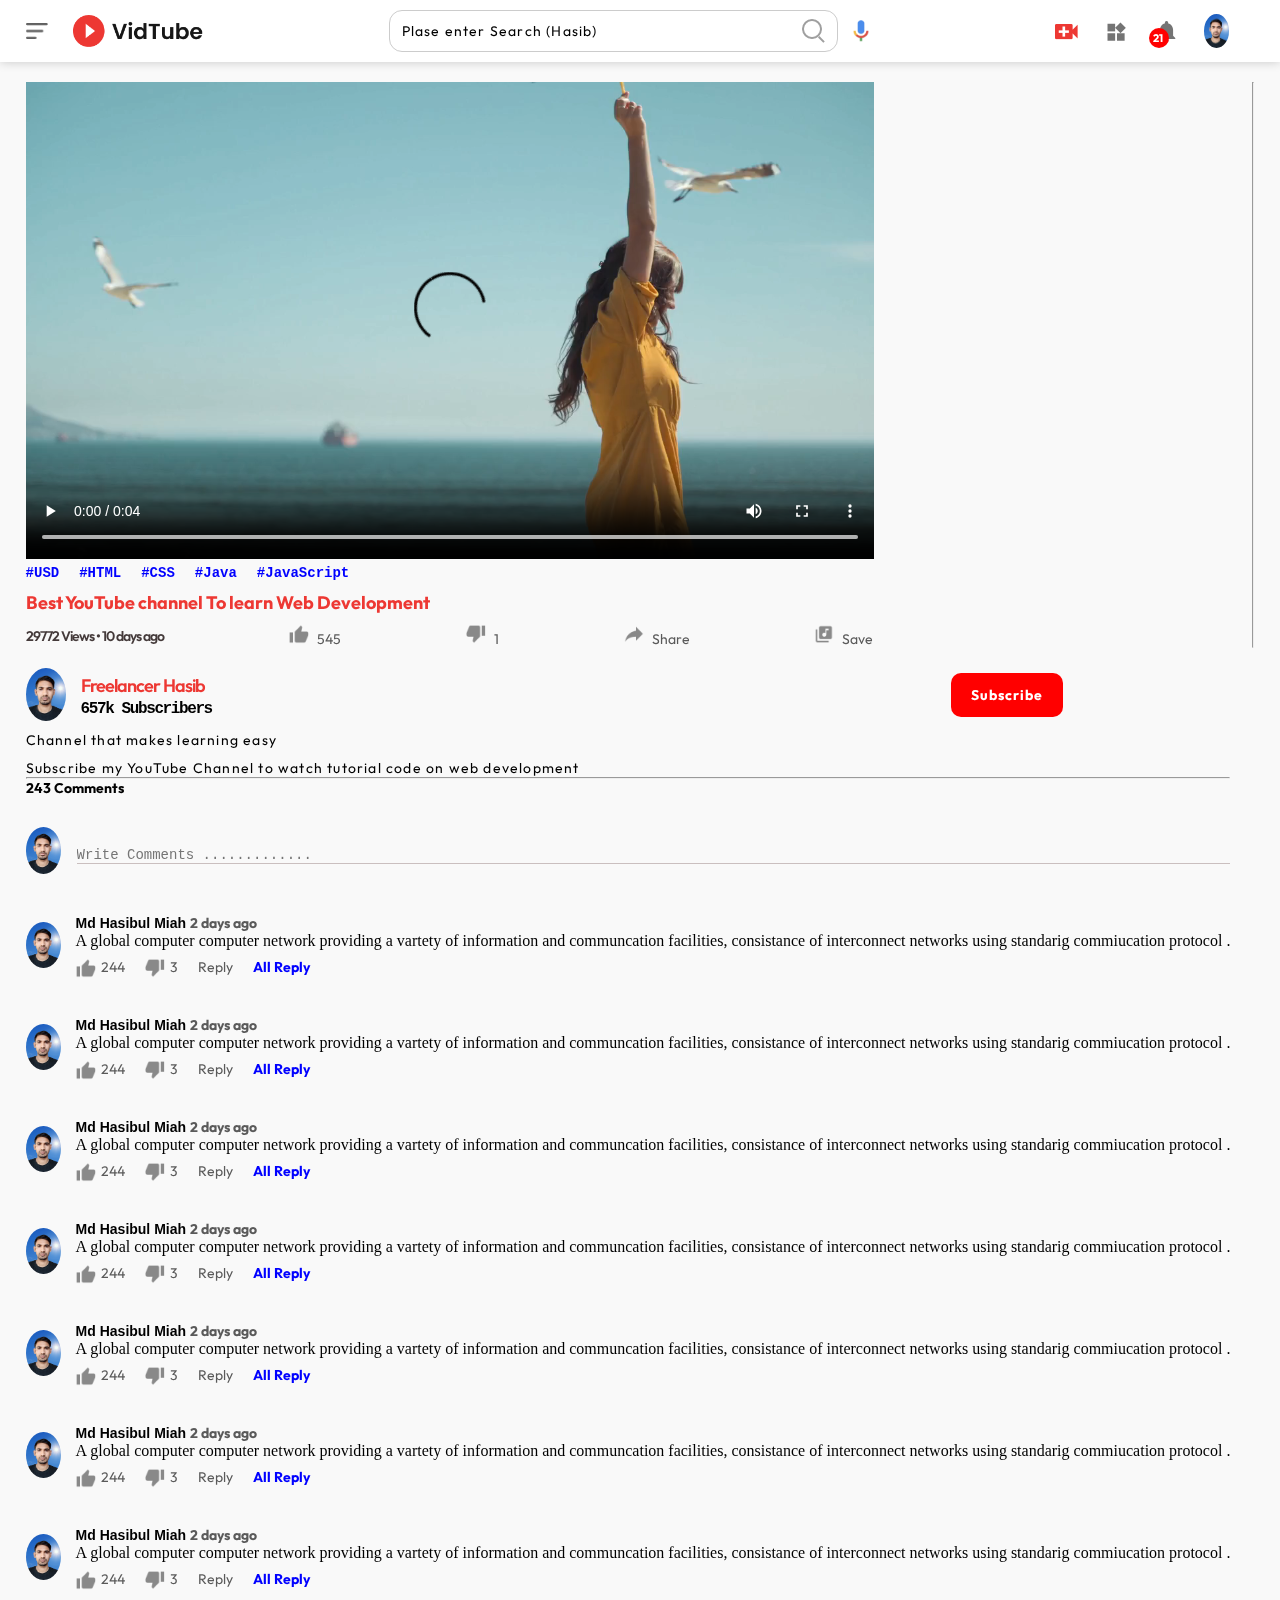
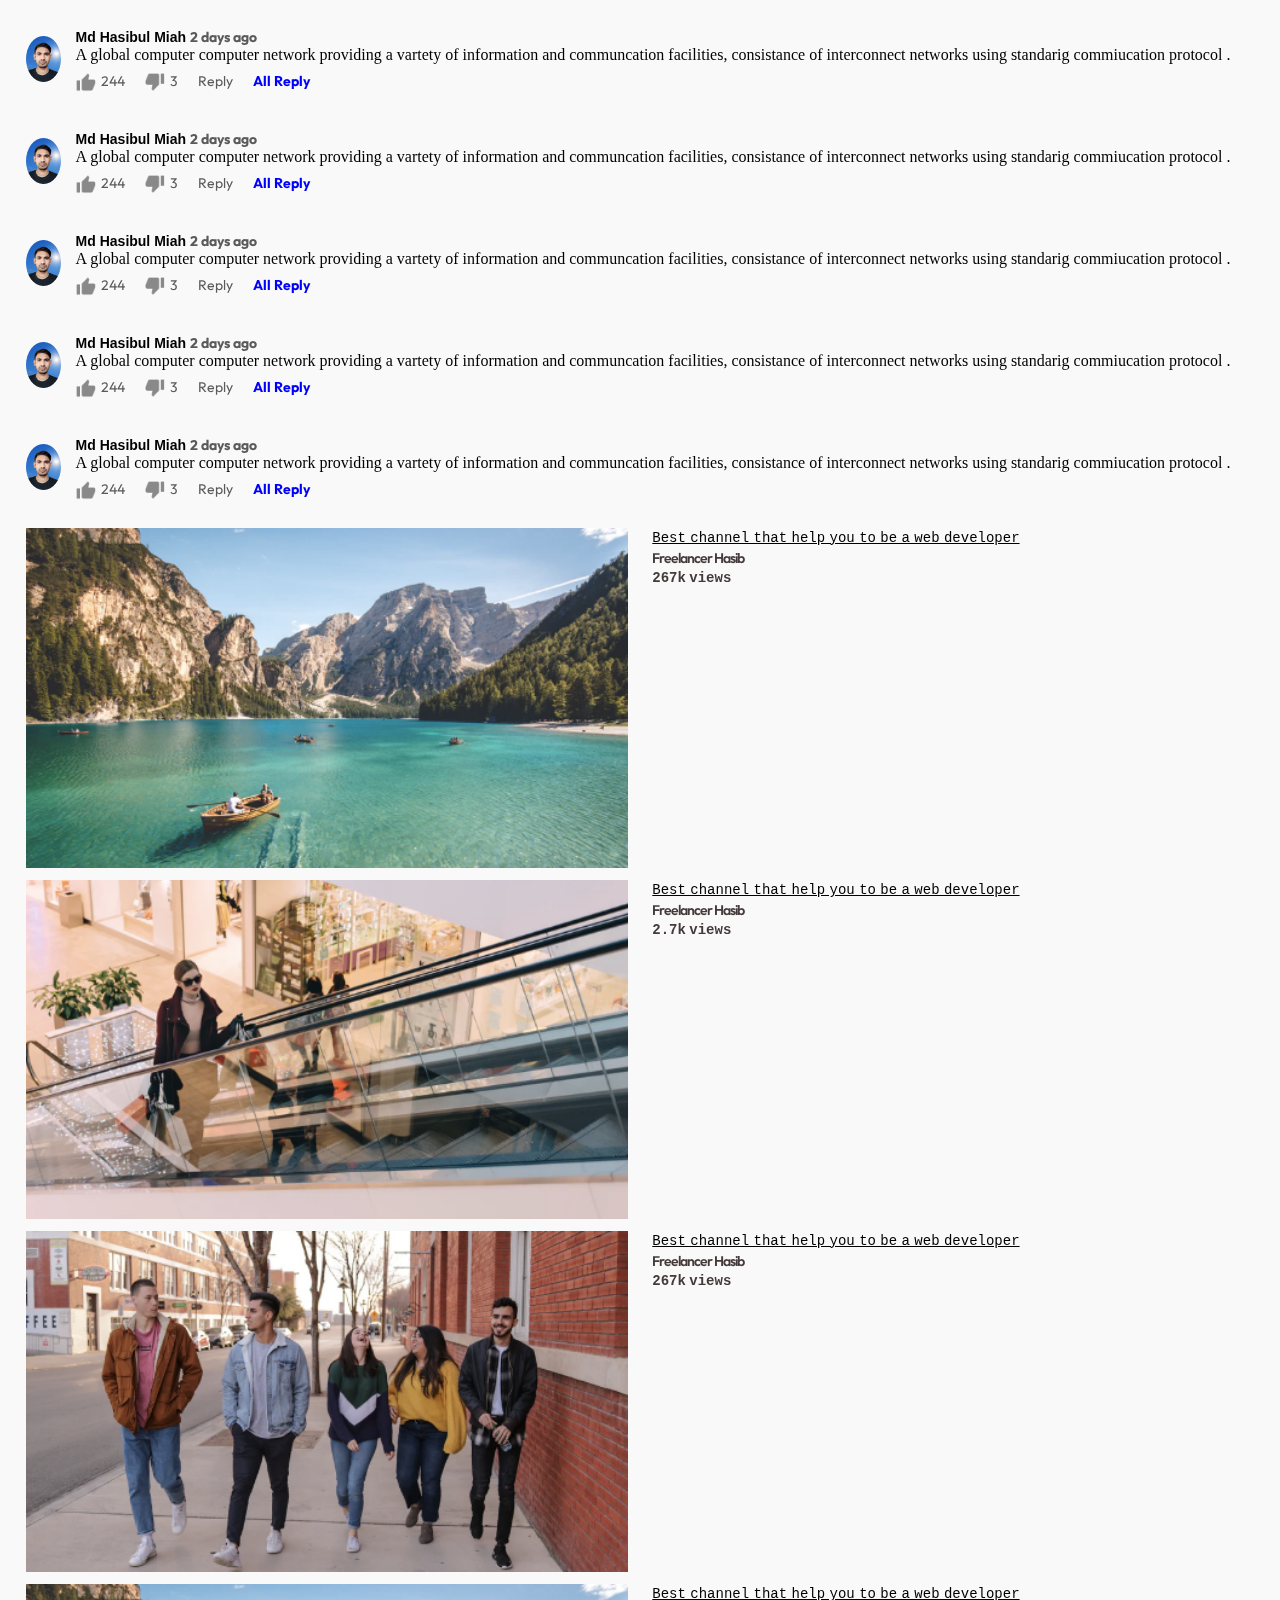
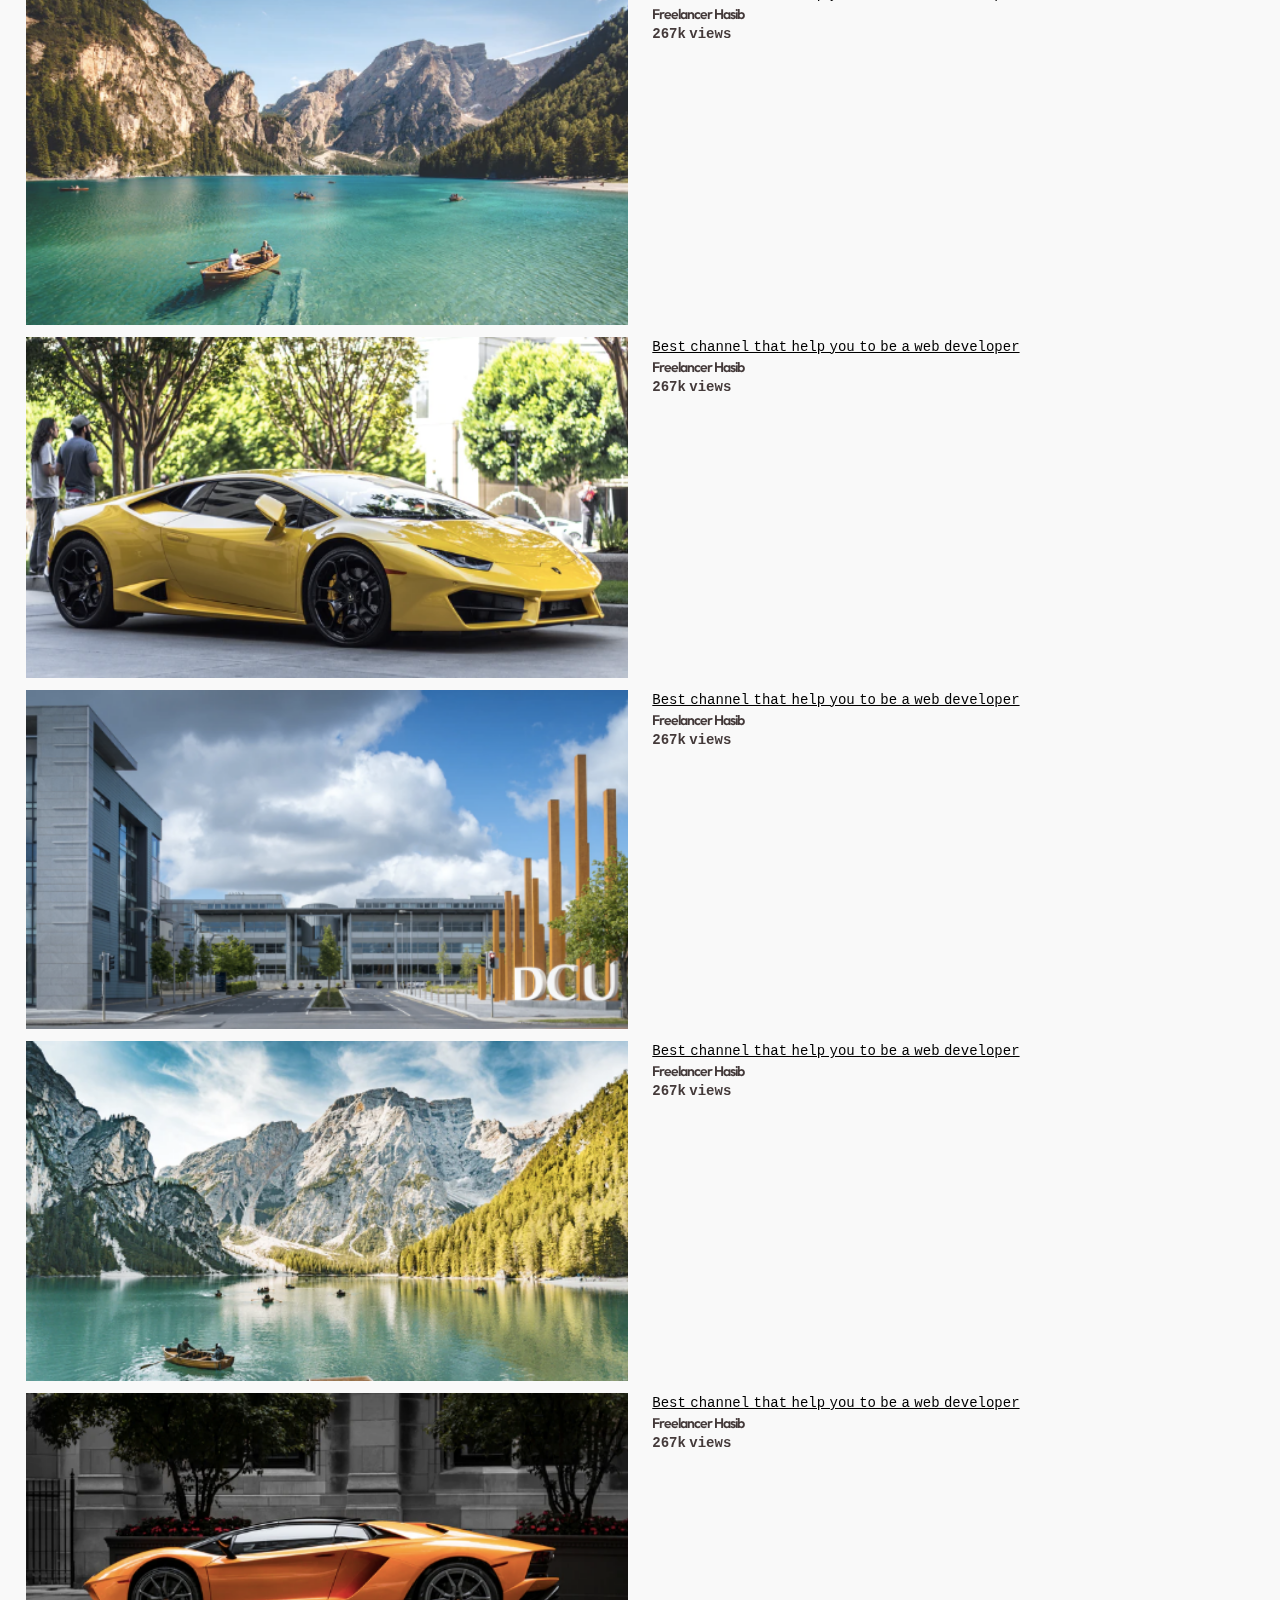
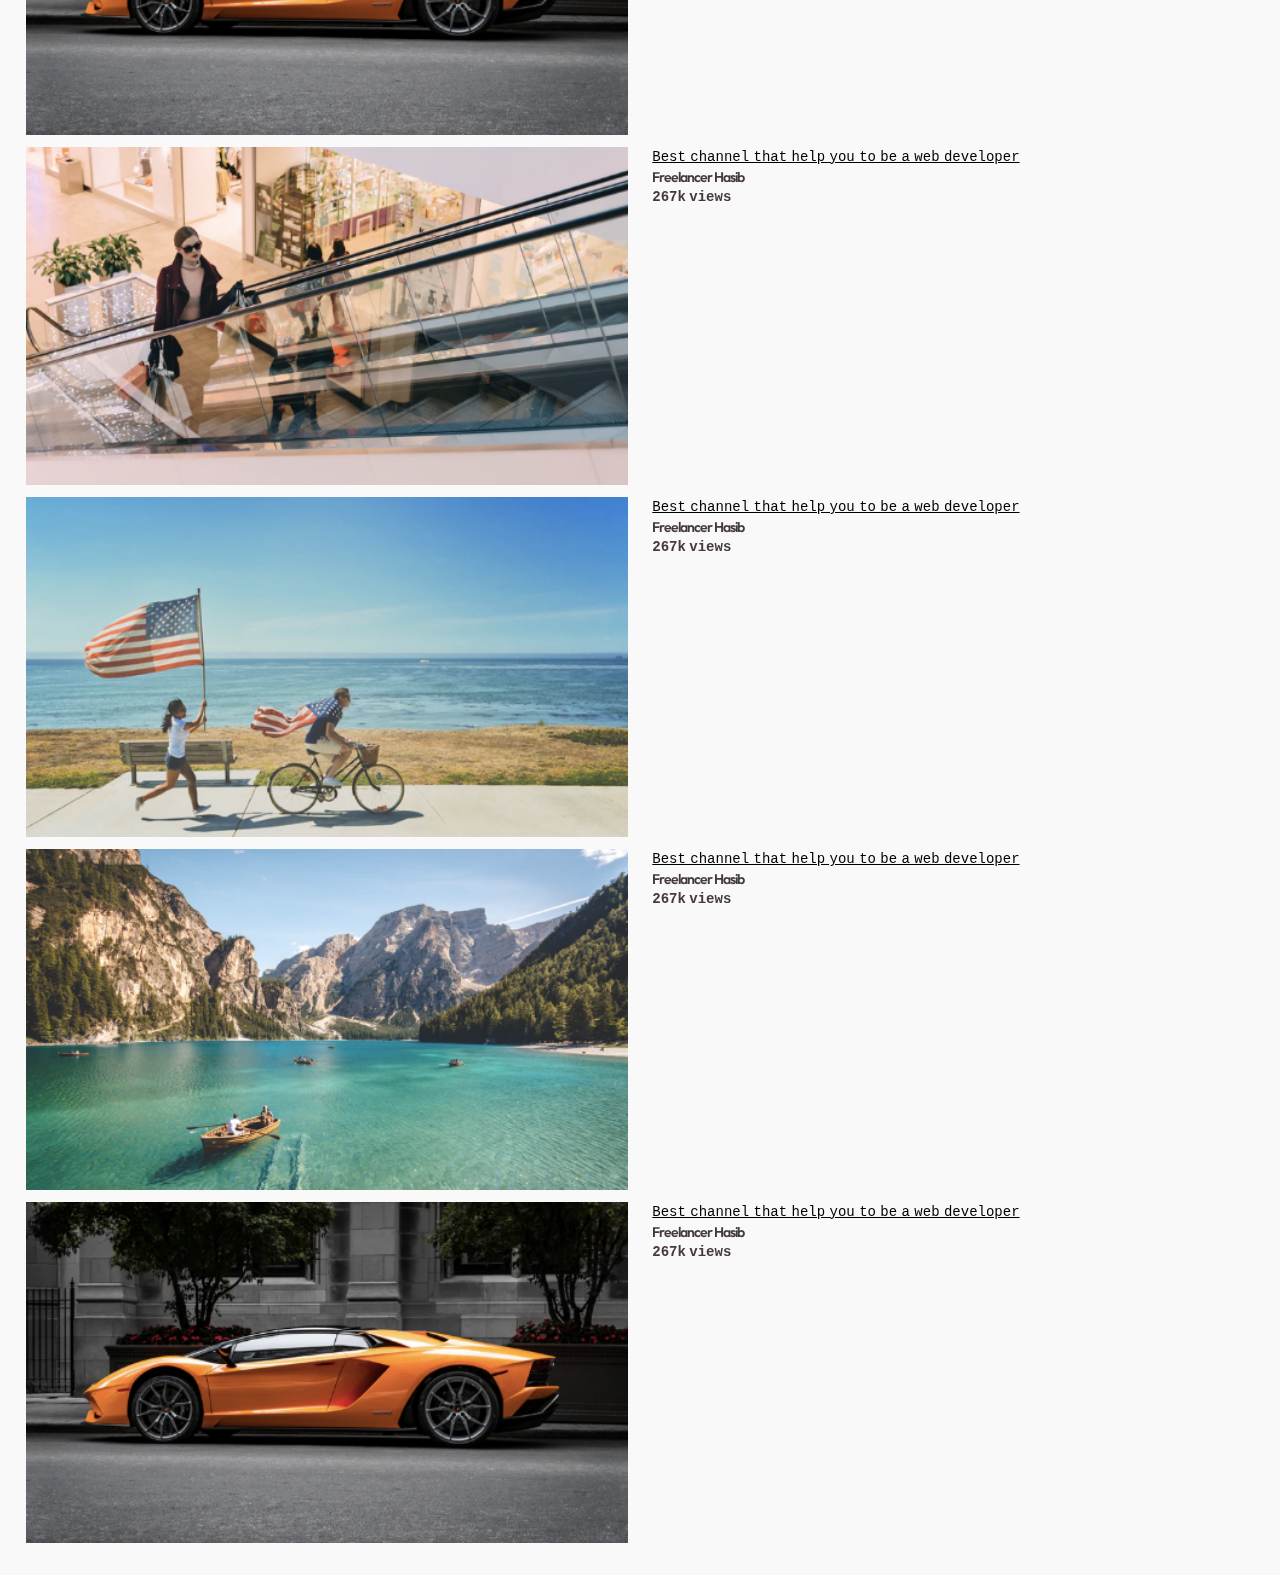
==== commit 8d73758d: "there is a back massage" ====
--- a/playVideo.html
+++ b/playVideo.html
@@ -37,12 +37,12 @@
                     <source src="PICTURES/video.mp4" type="video/mp4">
                 </video>
                 <div class="tags">
-                    <a href="">#Coading</a><a href="">#HTML</a><a href="">#CSS</a><a href="">#Java</a><a href="">#JavaScript</a>
+                    <a href="usd.html">#USD</a><a href="">#HTML</a><a href="">#CSS</a><a href="">#Java</a><a href="">#JavaScript</a>
                 </div>
                 <h3>Best YouTube channel To learn Web Development</h3>
                 <div class="play-video-info">
                     <p class="p">29772 Views &bull; 10 days ago</p>
-                    <>
+                    
                         
                             
                         
--- a/style.css
+++ b/style.css
@@ -583,9 +583,24 @@
   }
   
 }
-.vid-list a img .thumnail1{
-    height: 200px !important;
-}
-.vid-list .thumnail1{
-    height: 300px !important;
+
+table{
+    width: 110%;
+    color: white;
+}
+
+.usdconvart{
+  border: 1px;  
+  padding:10px 15px ;
+  
+  
+}
+.usdconvart tr td{
+    padding-left: 19px;
+    padding-bottom: 10px;
+    font-size: 15px;
+    background-color:#ED3833;
+}
+.usdconvart th{
+    padding: 10px 20px;
 }